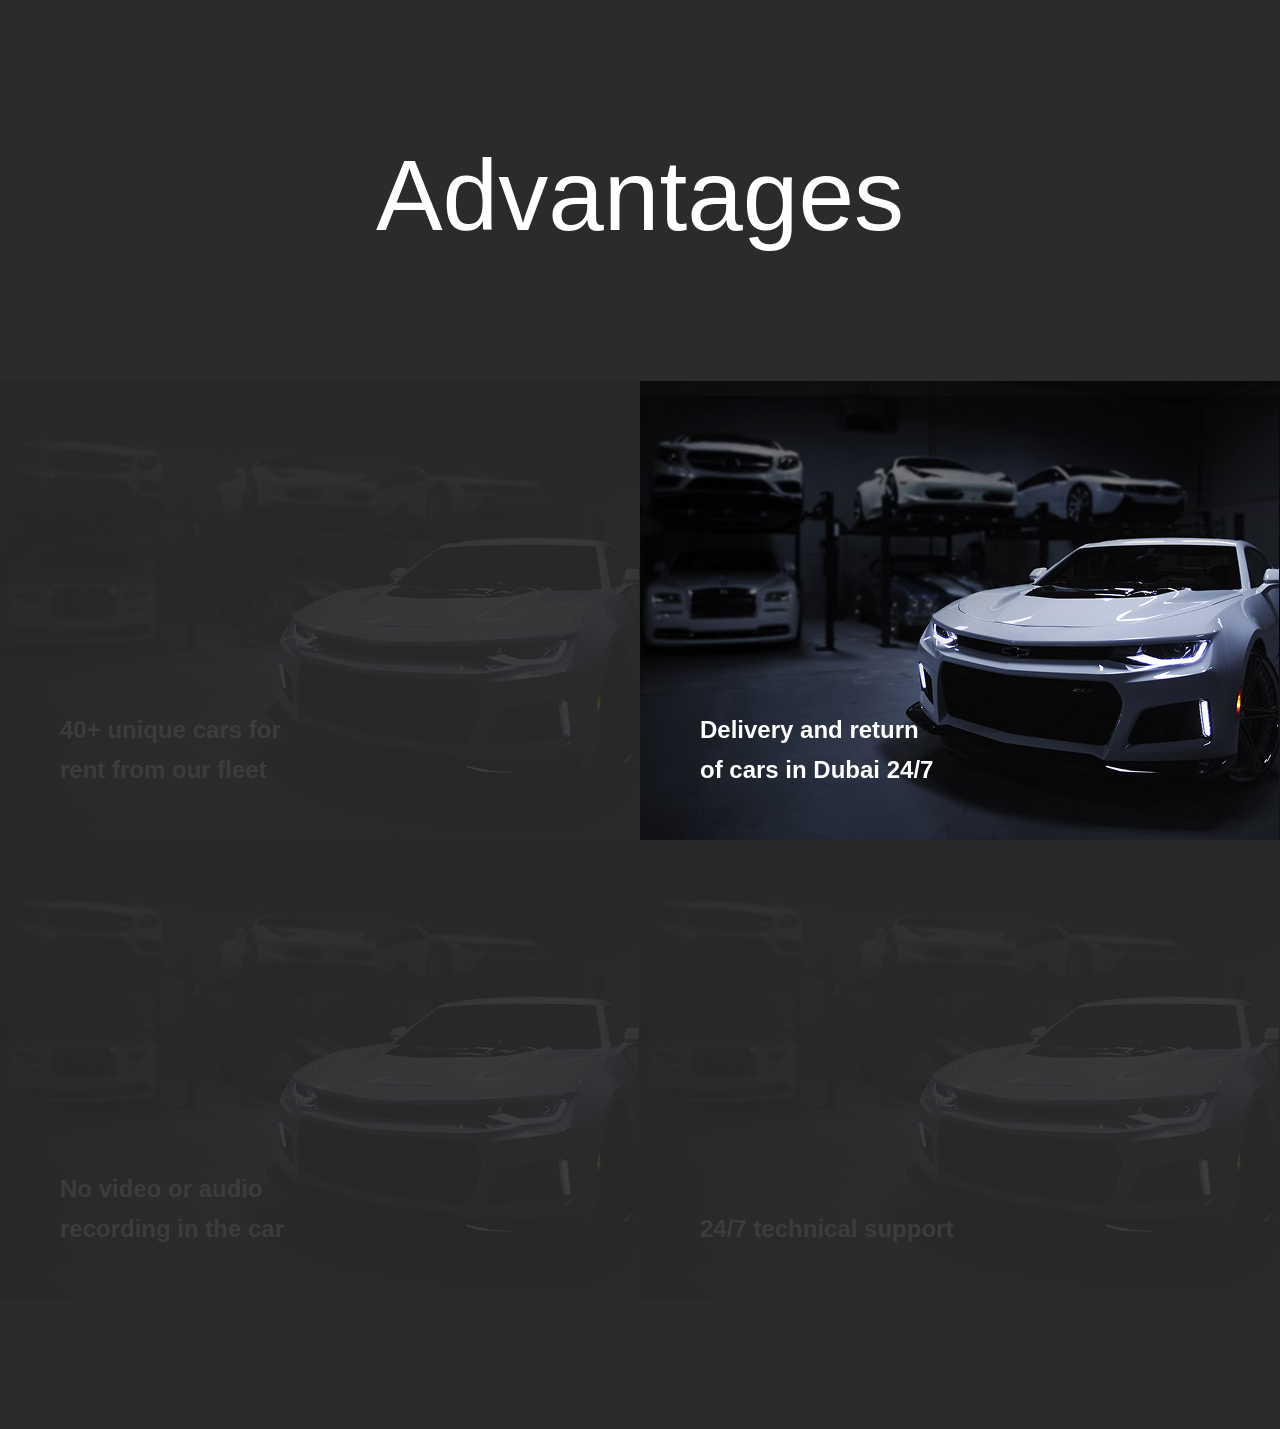
==== index.html @ 7939052d "Добавил section-adv" ====
<!DOCTYPE html>
<html lang="en">
<head>
    <meta charset="UTF-8">
    <meta name="viewport" content="width=device-width, initial-scale=1.0">
    <title>Trinity</title>
    <link rel="stylesheet" href="./styles/index.css">
</head>
<body>
     <header id="header" class="head">

    </header>
    <main>
        <section class="adv">
            <div class="container">
                <div class="adv__content">
                    <h2 class="adv__h2">Advantages</h2>
                    <div class="adv__cards">
                        <div class="adv__cards-item" style="background-image: url(./accets/media/images/adv__2.jpg);">
                            <p>40+ unique cars for <br> rent from our fleet</p>
                        </div>
                        <div class="adv__cards-item" style="background-image: url(./accets/media/images/adv__2.jpg);">
                            <p>Delivery and return <br> of cars in Dubai 24/7</p>
                        </div>
                        <div class="adv__cards-item" style="background-image: url(./accets/media/images/adv__2.jpg);">
                            <p>Insurance without a <br> deductible for each car</p>
                        </div>
                        <div class="adv__cards-item" style="background-image: url(./accets/media/images/adv__2.jpg);">
                            <p>No video or audio <br> recording in the car</p>
                        </div>
                        <div class="adv__cards-item" style="background-image: url(./accets/media/images/adv__2.jpg);">
                            <p>24/7 technical support</p>
                        </div>
                        <div class="adv__cards-item" style="background-image: url(./accets/media/images/adv__2.jpg);">
                            <p>All models have a premium package</p>
                        </div>
                    </div>
                </div>
            </div>
        </section>
    </main>
    <footer id="footer" class="footer">

    </footer>

</body>
</html>
---- styles/index.css ----
@import "./reset.css";
@import "./fonts.css";
@import "./root.css"; 
@import "./global.css";
@import "./style.css";
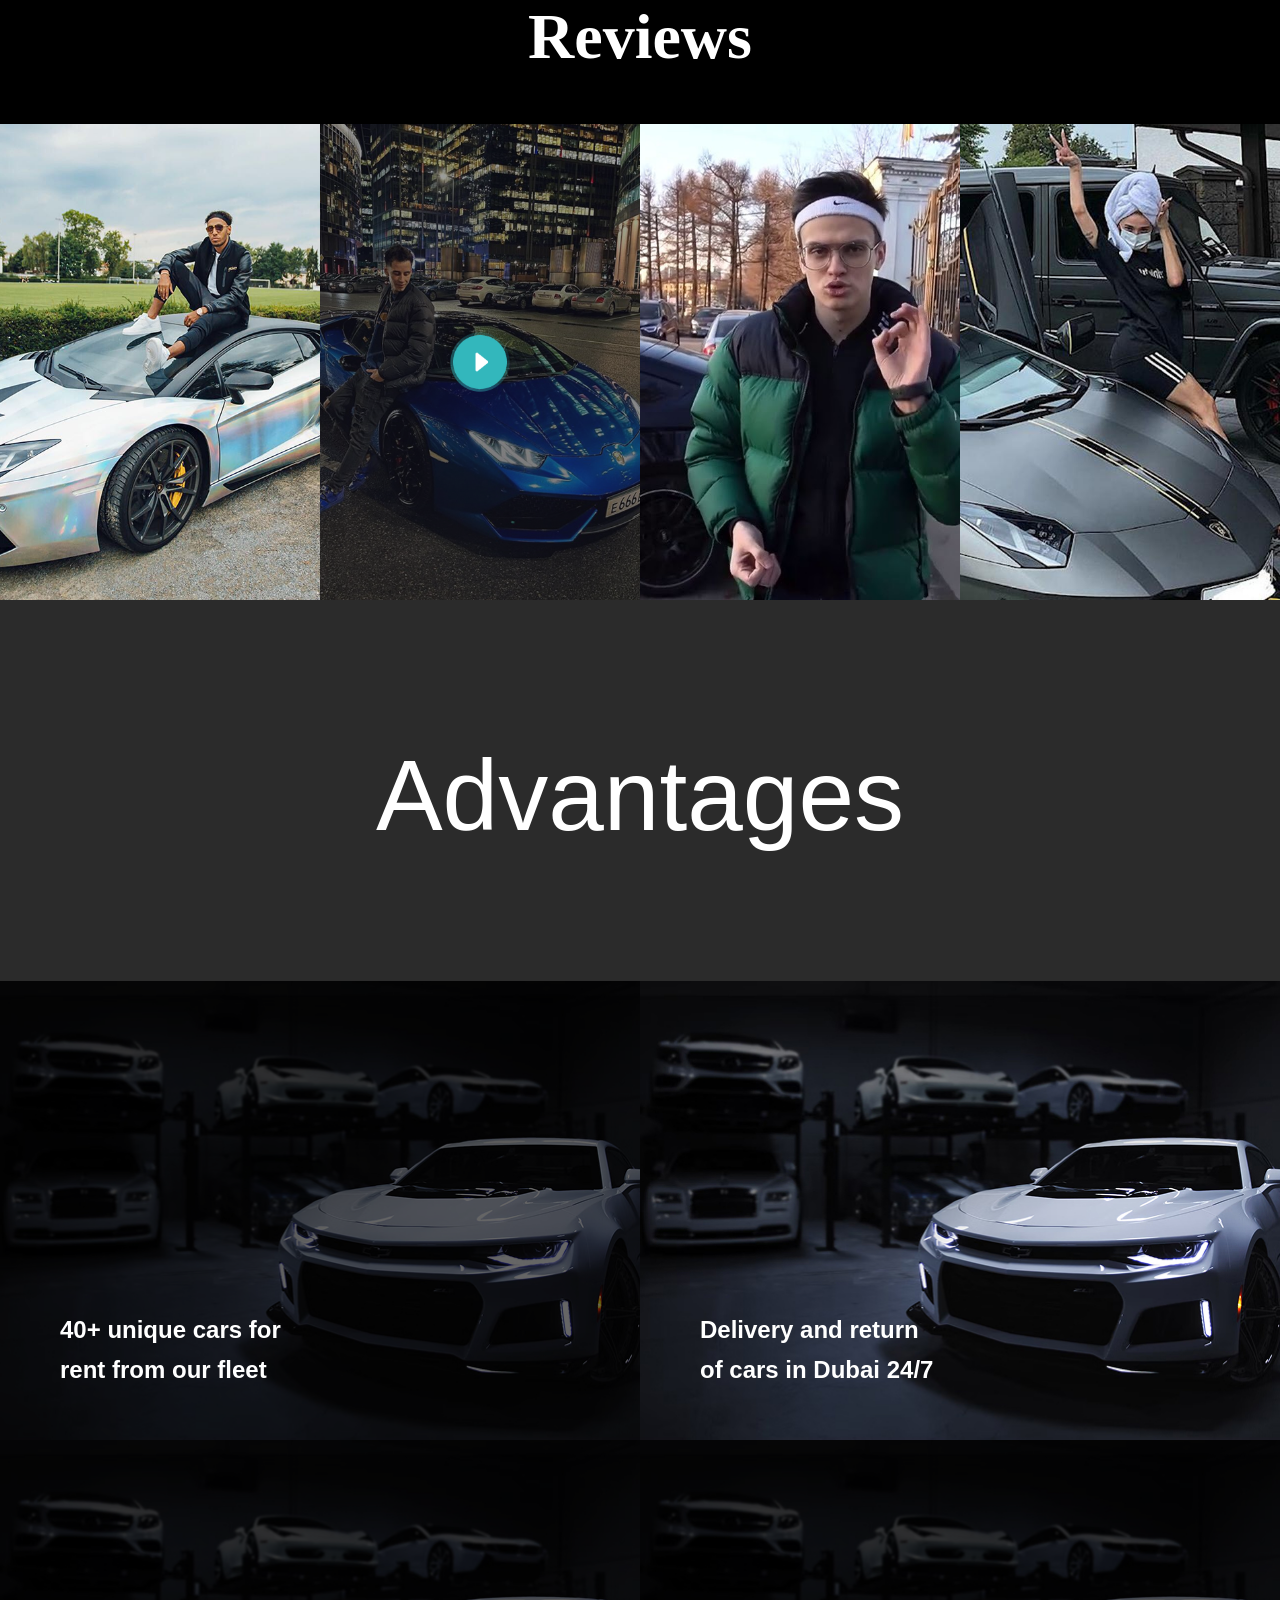
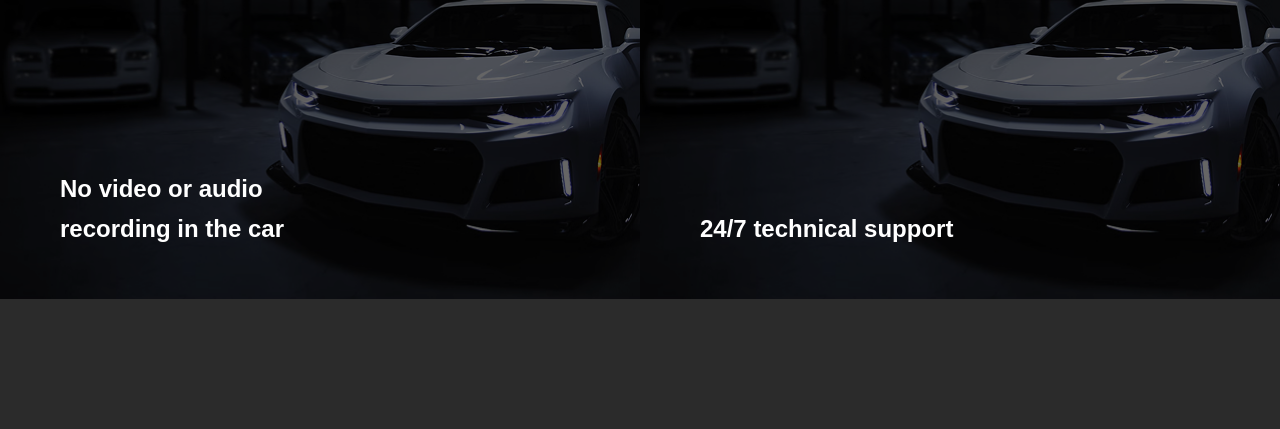
==== commit b0bcd1db: "Added Reviews section" ====
--- a/index.html
+++ b/index.html
@@ -11,6 +11,28 @@
 
     </header>
     <main>
+        <section class="reviews" style="background: black;">
+            <div class="container">
+                <div class="rev__content">
+                    <h2 class="rev__h2" style="font-size: 64px; color: white; text-align:center; margin-bottom: 50px;">
+                    Reviews</h2>
+                </div>
+                <div class="rev__cards" style="display: grid; grid-template-columns: repeat(4, 1fr);">
+                    <div style="height: 476px; overflow: hidden;">
+                        <img src="./accets/media/images/Reviews__1.png" style="width: 100%; height: 100%; object-fit: cover;">
+                    </div>
+                    <div style="height: 476px; overflow: hidden;">
+                        <img src="./accets/media/images/Reviews__2.png" style="width: 100%; height: 100%; object-fit: cover;">
+                    </div>
+                    <div style="height: 476px; overflow: hidden;">
+                        <img src="./accets/media/images/Reviews__3.png" style="width:100%; height: 100%; object-fit: cover;">
+                    </div>
+                    <div style="height: 476px; overflow: hidden;">
+                        <img src="./accets/media/images/Reviews__4.png" style="width: 100%; height: 100%; object-fit: cover;">
+                    </div>
+                </div>
+            </div>
+        </section>
         <section class="adv">
             <div class="container">
                 <div class="adv__content">
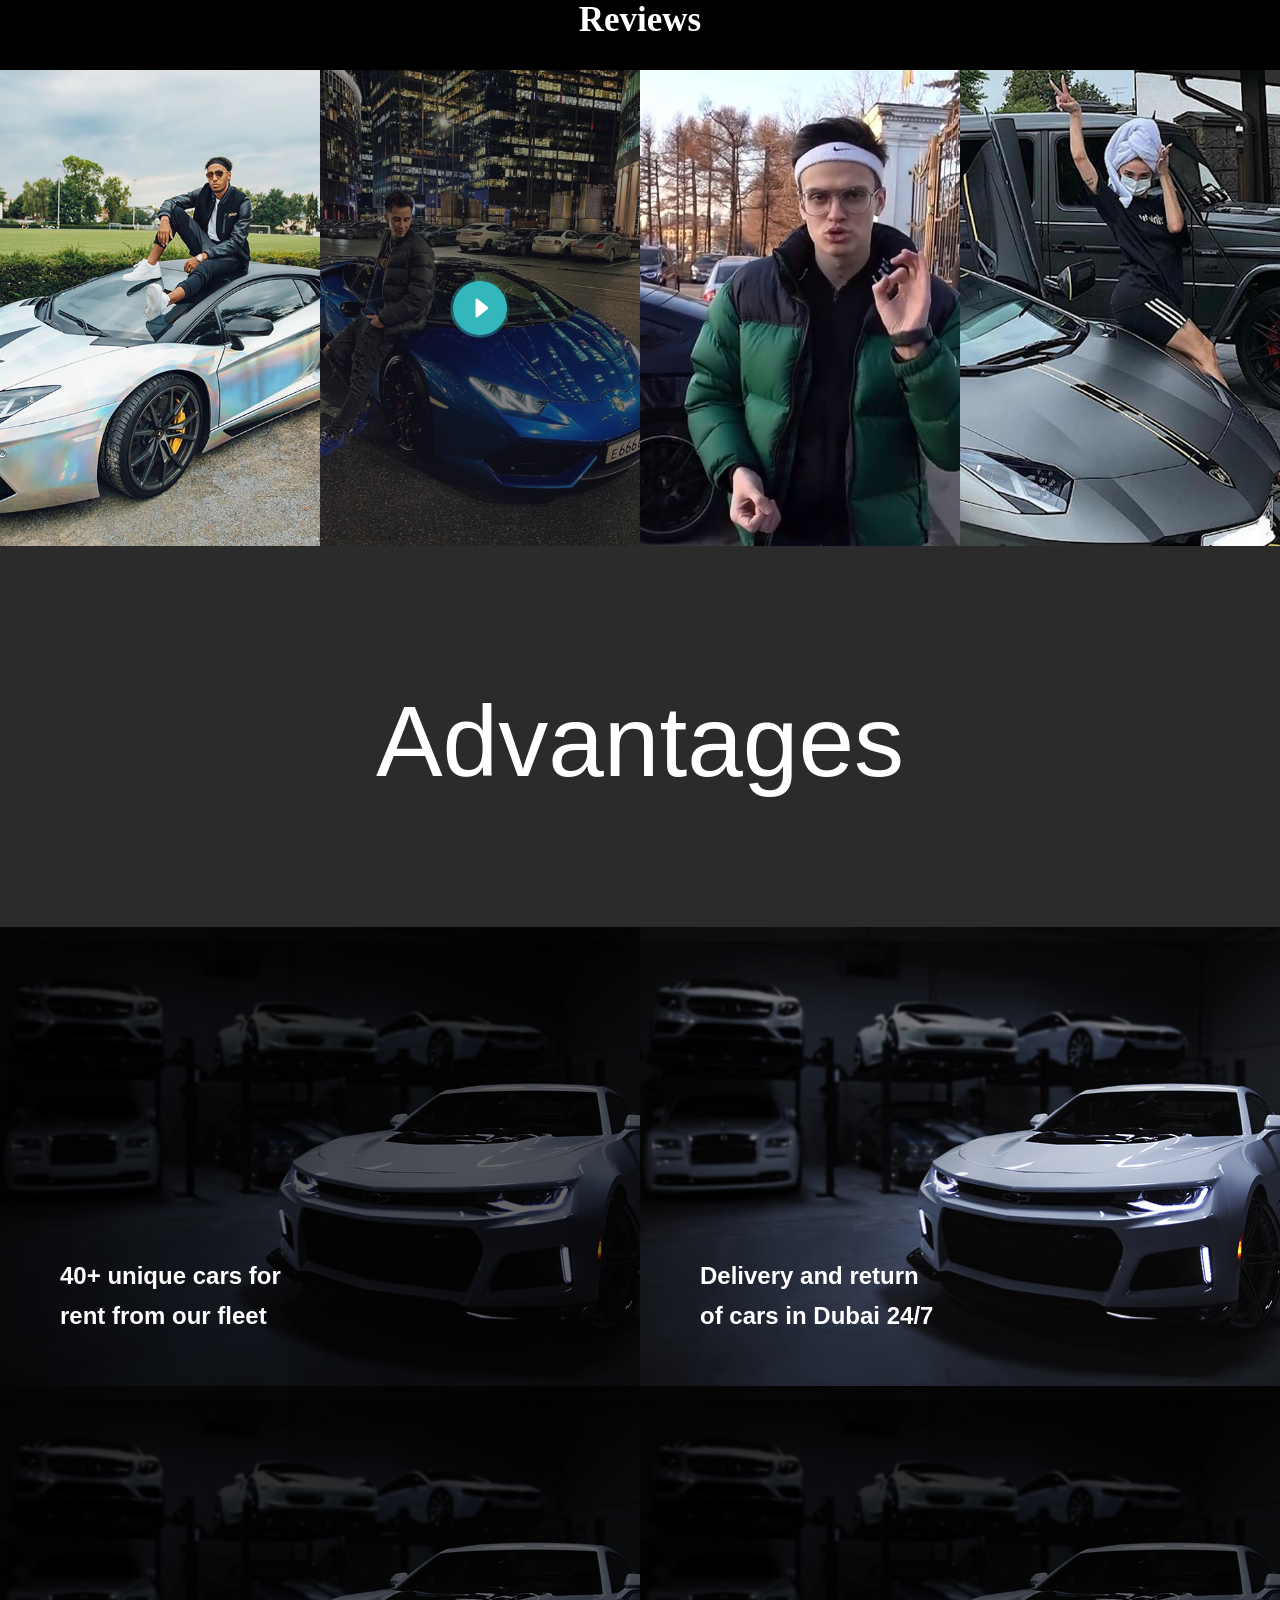
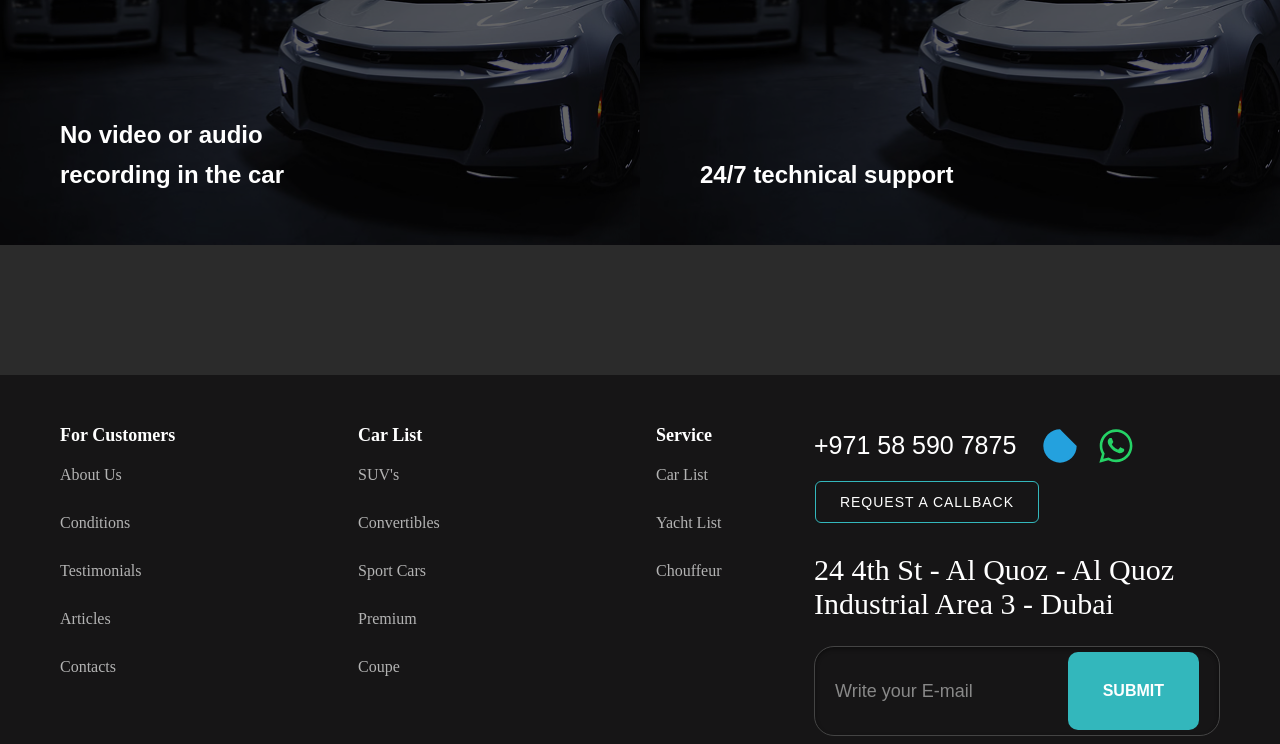
==== commit 0fe53316: "added/footer" ====
--- a/index.html
+++ b/index.html
@@ -14,8 +14,8 @@
         <section class="reviews" style="background: black;">
             <div class="container">
                 <div class="rev__content">
-                    <h2 class="rev__h2" style="font-size: 64px; color: white; text-align:center; margin-bottom: 50px;">
-                    Reviews</h2>
+                    <h2 class="rev__h2" style="font-size: 35px; color: white; text-align:center; margin-bottom: 30px;">
+                    Reviews </h2>
                 </div>
                 <div class="rev__cards" style="display: grid; grid-template-columns: repeat(4, 1fr);">
                     <div style="height: 476px; overflow: hidden;">
@@ -61,9 +61,66 @@
             </div>
         </section>
     </main>
-    <footer id="footer" class="footer">
+   <footer class="footer">
+  <div class="footercon footer__container">
+    <div class="footer__left">
+      <div class="footer__col">
+      <h3 class="footer__title">For Customers</h3>
+      <ul class="footer__list">
+        <li><a href="#">About Us</a></li>
+        <li><a href="#">Conditions</a></li>
+        <li><a href="#">Testimonials</a></li>
+        <li><a href="#">Articles</a></li>
+        <li><a href="#">Contacts</a></li>
+      </ul>
+    </div>
 
-    </footer>
+    <div class="footer__col">
+      <h3 class="footer__title">Car List</h3>
+      <ul class="footer__list">
+        <li><a href="#">SUV's</a></li>
+        <li><a href="#">Convertibles</a></li>
+        <li><a href="#">Sport Cars</a></li>
+        <li><a href="#">Premium</a></li>
+        <li><a href="#">Coupe</a></li>
+      </ul>
+    </div>
+
+   
+      <div class="footer__col">
+        <h3 class="footer__title">Service</h3>
+        <ul class="footer__list">
+          <li><a href="#">Car List</a></li>
+          <li><a href="#">Yacht List</a></li>
+          <li><a href="#">Chouffeur</a></li>
+        </ul>
+      </div>
+    </div>
+
+    <div class="footer__right">
+        <div class="footer__contacts-row"> 
+            <p class="phone__number">+971 58 590 7875</p>
+          <div class="footer__socials">
+
+  <a href="#" class="footer__social-link footer__social-link--tg" aria-label="Telegram">
+    <svg viewBox="0 0 24 24" fill="none" xmlns="http://w3.org"><path d="M12 2C6.48 2 2 6.48 2 12C2 17.52 6.48 22 12 22C17.52 22 22 17.52 22 12C22 6.48 17.52 2V2ZM16.84 8.54L15.22 16.17C15.1 16.71 14.78 16.84 14.33 16.59L11.87 14.78L10.68 15.93C10.55 16.06 10.44 16.17 10.19 16.17L10.37 13.62L15.01 9.42C15.21 9.24 14.97 9.14 14.71 9.32L8.96 12.94L6.49 12.17C5.95 12.01 5.94 11.64 6.6 11.38L16.25 7.66C16.7 7.49 17.09 7.76 16.84 8.54Z" fill="currentColor"/></svg>
+  </a>
+  
+  
+  <a href="#" class="footer__social-link footer__social-link--wa" aria-label="WhatsApp">
+    <svg viewBox="0 0 24 24" fill="none" xmlns="http://w3.org"><path d="M19.05 4.91C17.18 3.03 14.69 2 12.04 2C6.63 2 2.23 6.4 2.23 11.82C2.23 13.55 2.68 15.24 3.54 16.73L2 22L7.39 20.59C8.82 21.36 10.42 21.77 12.04 21.77C17.45 21.77 21.85 17.37 21.85 11.95C21.85 9.32 20.91 6.78 19.05 4.91ZM12.04 20.15C10.57 20.15 9.12 19.76 7.86 19.01L7.56 18.83L4.38 19.67L5.23 16.57L5.03 16.25C4.21 14.95 3.78 13.45 3.78 11.91C3.78 7.36 7.49 3.65 12.05 3.65C14.26 3.65 16.33 4.51 17.89 6.07C19.45 7.63 20.31 9.7 20.31 11.91C20.3 16.46 16.59 20.15 12.04 20.15ZM16.59 13.68C16.34 13.56 15.11 12.95 14.88 12.87C14.65 12.79 14.48 12.75 14.31 13C14.14 13.25 13.66 13.81 13.51 13.98C13.36 14.15 13.21 14.17 12.96 14.05C12.71 13.93 11.91 13.67 10.96 12.82C10.22 12.16 9.72 11.34 9.58 11.1C9.44 10.85 9.57 10.72 9.69 10.6C9.8 10.49 9.94 10.31 10.06 10.17C10.18 10.03 10.22 9.93 10.3 9.77C10.38 9.61 10.34 9.47 10.28 9.35C10.22 9.23 9.74 8.05 9.54 7.57C9.35 7.09 9.15 7.15 9.01 7.15C8.88 7.15 8.71 7.15 8.55 7.15C8.38 7.15 8.11 7.21 7.89 7.45C7.66 7.69 7.04 8.27 7.04 9.46C7.04 10.65 7.91 11.8 8.03 11.96C8.15 12.12 9.74 14.57 12.18 15.62C12.76 15.87 13.21 16.02 13.57 16.13C14.16 16.32 14.69 16.29 15.12 16.23C15.6 16.16 16.59 15.63 16.8 15.05C17.01 14.47 17.01 13.97 16.59 13.68Z" fill="currentColor"/></svg>
+  </a>
+      </div>
+    </div>
+     <button type="button" class="footer__callback-btn">Request a callback</button>
+     <p class="address1">24 4th St - Al Quoz - Al Quoz Industrial Area 3 - Dubai</p>
+    <form class="footer__subscribe-form">
+    <input type="email" placeholder="Write your E-mail" class="footer__input" required>
+    <button type="submit" class="footer__submit-btn">SUBMIT</button>
+  </form>
+  </div>
+</footer>
+
 
 </body>
 </html>
--- a/styles/index.css
+++ b/styles/index.css
@@ -1,5 +1,4 @@
 @import "./reset.css";
 @import "./fonts.css";
-@import "./root.css"; 
-@import "./global.css";
+@import "./root.css";
 @import "./style.css";
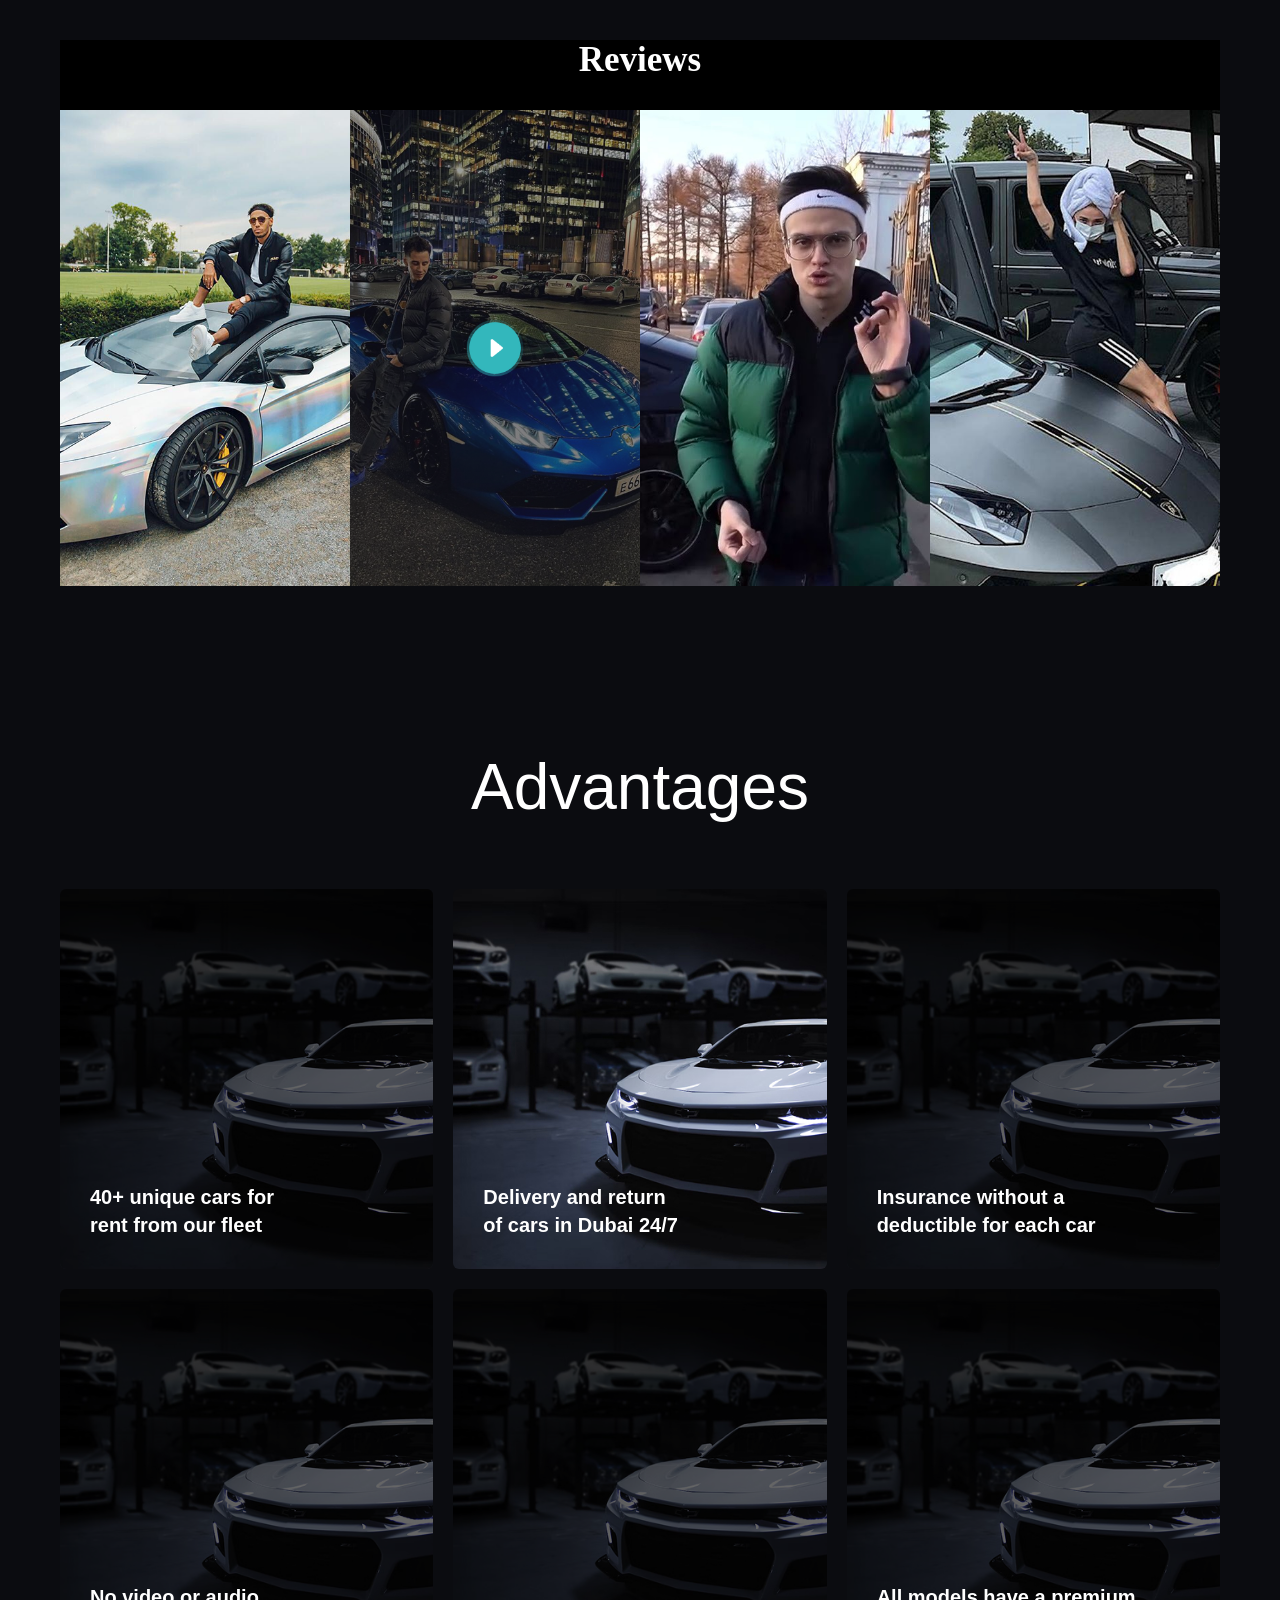
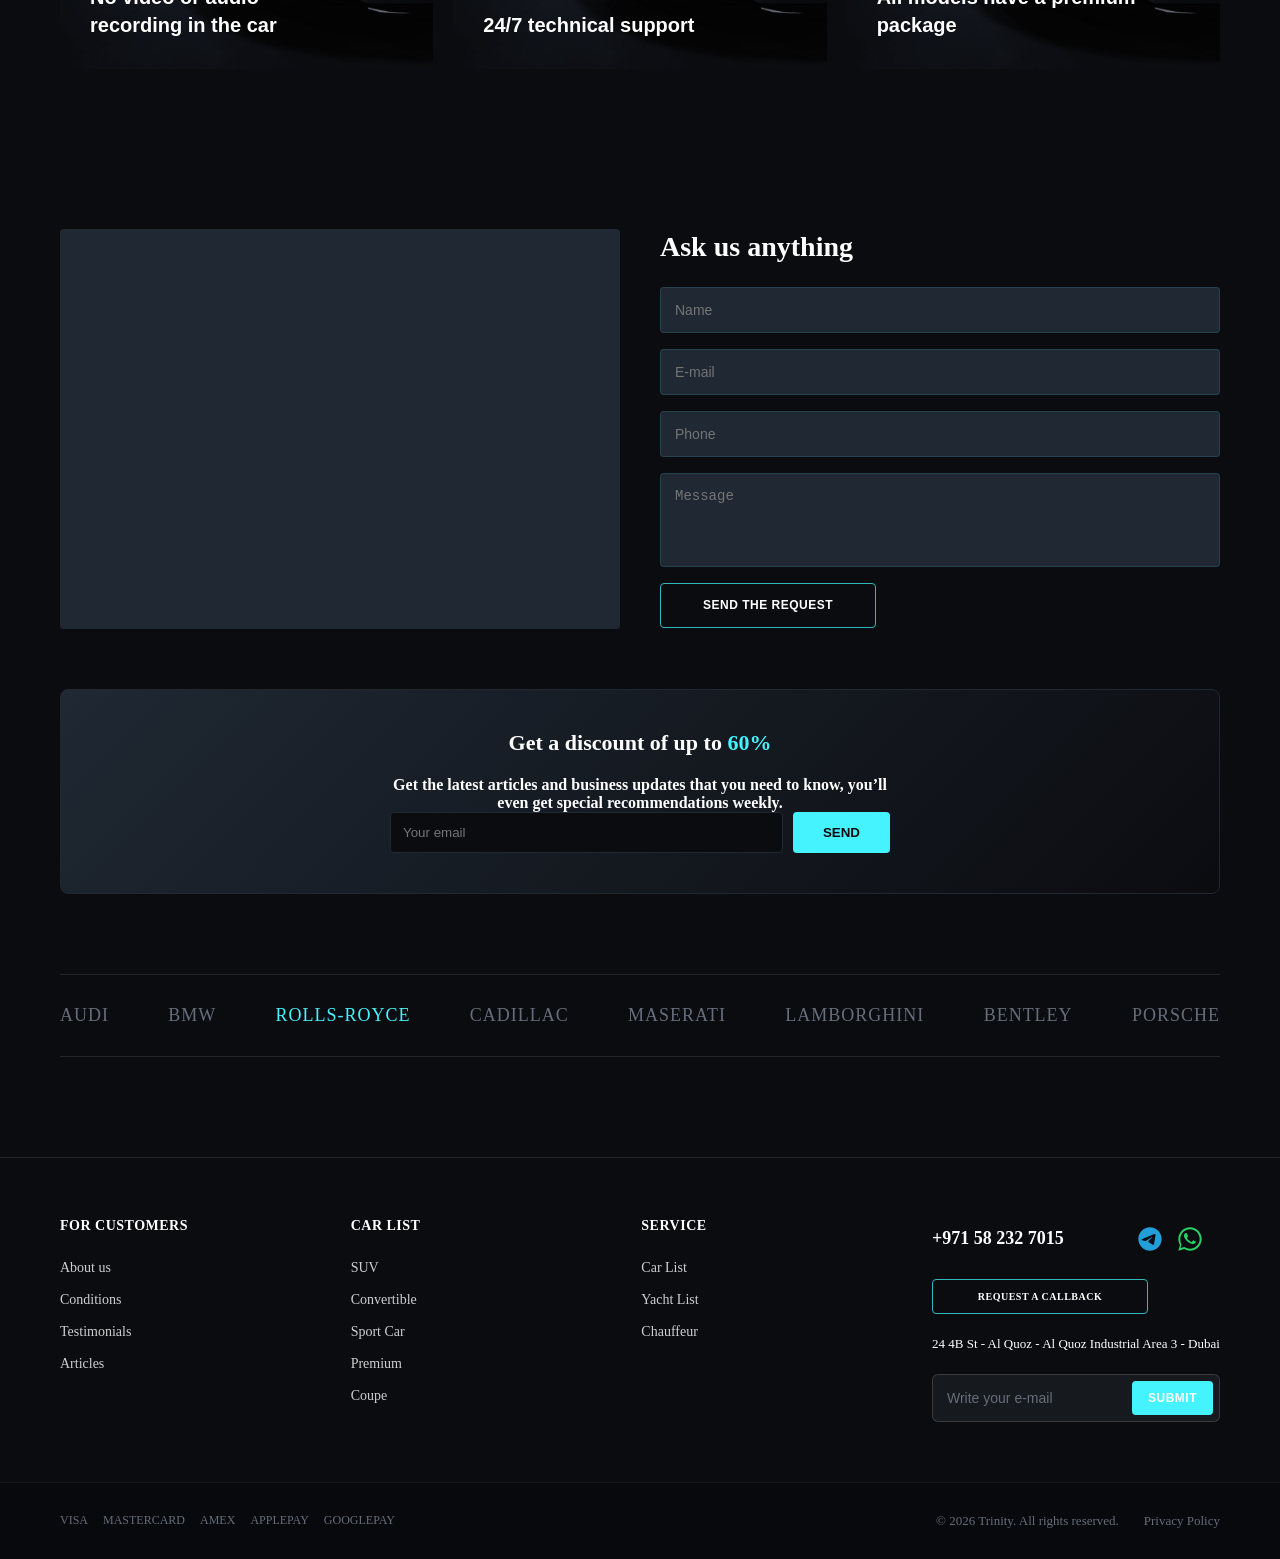
==== commit 867e58d7: "footer/fixed/adapt/contact" ====
--- a/index.html
+++ b/index.html
@@ -5,12 +5,14 @@
     <meta name="viewport" content="width=device-width, initial-scale=1.0">
     <title>Trinity</title>
     <link rel="stylesheet" href="./styles/index.css">
+    <link rel="stylesheet" href="./styles/fonts.css">
 </head>
 <body>
      <header id="header" class="head">
 
     </header>
     <main>
+        <div class="main-wrapper">
         <section class="reviews" style="background: black;">
             <div class="container">
                 <div class="rev__content">
@@ -60,67 +62,137 @@
                 </div>
             </div>
         </section>
+         <section class="contact-section">
+      <div class="map-container">
+  <iframe 
+    src="https://google.com" 
+    allowfullscreen="" 
+    loading="lazy" 
+    referrerpolicy="no-referrer-when-downgrade">
+  </iframe>
+</div>
+      
+      <div class="form-container">
+        <h2 class="form-title">Ask us anything</h2>
+        <form class="feedback-form">
+          <input type="text" placeholder="Name" required>
+          <input type="email" placeholder="E-mail" required>
+          <input type="tel" placeholder="Phone" required>
+          <textarea rows="4" placeholder="Message" required></textarea>
+          <button type="submit" class="submit-btn">SEND THE REQUEST</button>
+        </form>
+      </div>
+    </section>
+
+   <section class="discount-section">
+      <div class="discount-inner">
+        <h3 class="discount-title">Get a discount of up to <span class="cyan-text">60%</span></h3>
+        <h4>Get the latest articles and business updates that you need to know, you’ll even get special recommendations weekly.</h4>
+        <form class="discount-form">
+          <input type="email" placeholder="Your email" required>
+          <button type="submit" class="discount-btn">SEND</button>
+        </form>
+      </div>
+    </section>
+
+    <section class="brands-section">
+      <div class="brands-container">
+        <span class="brand-item">Audi</span>
+        <span class="brand-item">BMW</span>
+        <span class="brand-item active-brand">Rolls-Royce</span>
+        <span class="brand-item">Cadillac</span>
+        <span class="brand-item">Maserati</span>
+        <span class="brand-item">Lamborghini</span>
+        <span class="brand-item">Bentley</span>
+        <span class="brand-item">Porsche</span>
+      </div>
+    </section>
+    </div>
+    </div>
     </main>
-   <footer class="footer">
-  <div class="footercon footer__container">
-    <div class="footer__left">
-      <div class="footer__col">
-      <h3 class="footer__title">For Customers</h3>
-      <ul class="footer__list">
-        <li><a href="#">About Us</a></li>
-        <li><a href="#">Conditions</a></li>
-        <li><a href="#">Testimonials</a></li>
-        <li><a href="#">Articles</a></li>
-        <li><a href="#">Contacts</a></li>
-      </ul>
+ <footer class="main-footer">
+    <div class="footer-inner">
+      <div class="footer-column">
+        <h4>For Customers</h4>
+        <ul>
+          <li><a href="#">About us</a></li>
+          <li><a href="#">Conditions</a></li>
+          <li><a href="#">Testimonials</a></li>
+          <li><a href="#">Articles</a></li>
+        </ul>
+      </div>
+      
+      <div class="footer-column">
+        <h4>Car List</h4>
+        <ul>
+          <li><a href="#">SUV</a></li>
+          <li><a href="#">Convertible</a></li>
+          <li><a href="#">Sport Car</a></li>
+          <li><a href="#">Premium</a></li>
+          <li><a href="#">Coupe</a></li>
+        </ul>
+      </div>
+
+     <div class="footer-column">
+        <h4>Service</h4>
+        <ul>
+          <li><a href="#">Car List</a></li>
+          <li><a href="#">Yacht List</a></li>
+          <li><a href="#">Chauffeur</a></li>
+        </ul>
+      </div>
+
+      <div class="footer-column contacts-column">
+        <div class="phone-block">
+          <a href="tel:+971582327015" class="phone-link">+971 58 232 7015</a>
+          <div class="social-icons">
+  <!-- Ссылка на Telegram (Слева) -->
+  <a href="https://t.me" target="_blank" class="social-icon-link tg-icon" aria-label="Telegram">
+    <svg viewBox="0 0 24 24" fill="none" xmlns="http://w3.org">
+      <path d="M12 2C6.48 2 2 6.48 2 12s4.48 10 10 10 10-4.48 10-10S17.52 2 12 2zm4.64 6.8c-.15 1.58-.8 5.42-1.13 7.19-.14.75-.42 1-.68 1.03-.58.05-1.02-.38-1.58-.75-.88-.58-1.38-.94-2.23-1.5-1-.65-.35-1 .22-1.62.15-.15 2.7-2.48 2.76-2.7.01-.03.01-.14-.06-.2-.07-.06-.17-.04-.24-.02-.1.02-1.66 1.05-4.68 3.08-.44.3-.84.45-1.2.44-.4-.01-1.17-.23-1.74-.41-.7-.23-1.26-.35-1.21-.74.03-.2.3-.41.82-.62 3.2-1.39 5.34-2.31 6.42-2.75 3.07-1.25 3.7-1.47 4.12-1.48.09 0 .3.02.43.13.11.09.14.22.15.31 0 .05.01.17 0 .22z" fill="currentColor"/>
+    </svg>
+  </a>
+
+  <!-- Ссылка на WhatsApp (Справа) -->
+  <a href="https://wa.me" target="_blank" class="social-icon-link wa-icon" aria-label="WhatsApp">
+    <svg viewBox="0 0 24 24" fill="none" xmlns="http://w3.org">
+      <path d="M12.004 2C6.48 2 2 6.48 2 12.004c0 1.848.504 3.576 1.38 5.076L2 22l5.076-1.332A9.945 9.945 0 0012.004 22c5.52 0 10-4.48 10-10S17.524 2 12.004 2zm0 18.288c-1.632 0-3.144-.432-4.464-1.188l-.324-.192-3.324.876.888-3.24-.216-.348A8.243 8.243 0 013.72 12c0-4.572 3.72-8.292 8.292-8.292 4.572 0 8.28 3.72 8.28 8.292s-3.708 8.288-8.288 8.288z" fill="currentColor"/>
+      <path d="M16.924 14.1c-.264-.132-1.572-.78-1.812-.864-.24-.084-.42-.132-.6.132-.18.264-.684.864-.84 1.044-.156.18-.312.204-.576.072a7.275 7.275 0 01-2.136-1.32 8.04 8.04 0 01-1.476-1.836c-.156-.264-.012-.408.12-.54.12-.12.264-.312.396-.468.132-.156.18-.264.264-.444.084-.18.048-.336-.024-.468-.072-.132-.6-1.452-.828-1.992-.216-.528-.444-.456-.6-.468-.132-.012-.3-.012-.468-.012a.91.91 0 00-.66.312c-.228.252-.864.84-.864 2.052 0 1.212.876 2.388.996 2.556.12.168 1.728 2.64 4.188 3.7.588.252 1.044.408 1.404.516.588.192 1.128.168 1.548.108.468-.072 1.572-.636 1.788-1.248.228-.612.228-1.14.156-1.248-.06-.12-.228-.18-.492-.312z" fill="currentColor"/>
+    </svg>
+  </a>
+</div>
+
+          
+        </div>
+        <button class="footer-request-btn">REQUEST A CALLBACK</button>
+        <p class="address">24 4B St - Al Quoz - Al Quoz Industrial Area 3 - Dubai</p>
+        
+        <!-- Обновленная форма: 4 грани, скругленные углы, кнопка SUBMIT -->
+        <form class="footer-callback-form">
+          <input type="email" placeholder="Write your e-mail" required>
+          <button type="submit" class="callback-submit-btn">SUBMIT</button>
+        </form>
+      </div>
+    </div>
     </div>
 
-    <div class="footer__col">
-      <h3 class="footer__title">Car List</h3>
-      <ul class="footer__list">
-        <li><a href="#">SUV's</a></li>
-        <li><a href="#">Convertibles</a></li>
-        <li><a href="#">Sport Cars</a></li>
-        <li><a href="#">Premium</a></li>
-        <li><a href="#">Coupe</a></li>
-      </ul>
-    </div>
-
-   
-      <div class="footer__col">
-        <h3 class="footer__title">Service</h3>
-        <ul class="footer__list">
-          <li><a href="#">Car List</a></li>
-          <li><a href="#">Yacht List</a></li>
-          <li><a href="#">Chouffeur</a></li>
-        </ul>
+    <!-- НИЖНЯЯ ПАНЕЛЬ ФУТЕРА (ПЛАТЕЖНЫЕ СИСТЕМЫ И КОПИРАЙТ) -->
+    <div class="footer-bottom">
+      <div class="footer-bottom-inner">
+        <div class="payment-icons">
+          <span class="pay-icon">Visa</span>
+          <span class="pay-icon">Mastercard</span>
+          <span class="pay-icon">Amex</span>
+          <span class="pay-icon">ApplePay</span>
+          <span class="pay-icon">GooglePay</span>
+        </div>
+        <div class="footer-legal">
+          <p>© 2026 Trinity. All rights reserved.</p>
+          <a href="#">Privacy Policy</a>
+        </div>
       </div>
     </div>
-
-    <div class="footer__right">
-        <div class="footer__contacts-row"> 
-            <p class="phone__number">+971 58 590 7875</p>
-          <div class="footer__socials">
-
-  <a href="#" class="footer__social-link footer__social-link--tg" aria-label="Telegram">
-    <svg viewBox="0 0 24 24" fill="none" xmlns="http://w3.org"><path d="M12 2C6.48 2 2 6.48 2 12C2 17.52 6.48 22 12 22C17.52 22 22 17.52 22 12C22 6.48 17.52 2V2ZM16.84 8.54L15.22 16.17C15.1 16.71 14.78 16.84 14.33 16.59L11.87 14.78L10.68 15.93C10.55 16.06 10.44 16.17 10.19 16.17L10.37 13.62L15.01 9.42C15.21 9.24 14.97 9.14 14.71 9.32L8.96 12.94L6.49 12.17C5.95 12.01 5.94 11.64 6.6 11.38L16.25 7.66C16.7 7.49 17.09 7.76 16.84 8.54Z" fill="currentColor"/></svg>
-  </a>
-  
-  
-  <a href="#" class="footer__social-link footer__social-link--wa" aria-label="WhatsApp">
-    <svg viewBox="0 0 24 24" fill="none" xmlns="http://w3.org"><path d="M19.05 4.91C17.18 3.03 14.69 2 12.04 2C6.63 2 2.23 6.4 2.23 11.82C2.23 13.55 2.68 15.24 3.54 16.73L2 22L7.39 20.59C8.82 21.36 10.42 21.77 12.04 21.77C17.45 21.77 21.85 17.37 21.85 11.95C21.85 9.32 20.91 6.78 19.05 4.91ZM12.04 20.15C10.57 20.15 9.12 19.76 7.86 19.01L7.56 18.83L4.38 19.67L5.23 16.57L5.03 16.25C4.21 14.95 3.78 13.45 3.78 11.91C3.78 7.36 7.49 3.65 12.05 3.65C14.26 3.65 16.33 4.51 17.89 6.07C19.45 7.63 20.31 9.7 20.31 11.91C20.3 16.46 16.59 20.15 12.04 20.15ZM16.59 13.68C16.34 13.56 15.11 12.95 14.88 12.87C14.65 12.79 14.48 12.75 14.31 13C14.14 13.25 13.66 13.81 13.51 13.98C13.36 14.15 13.21 14.17 12.96 14.05C12.71 13.93 11.91 13.67 10.96 12.82C10.22 12.16 9.72 11.34 9.58 11.1C9.44 10.85 9.57 10.72 9.69 10.6C9.8 10.49 9.94 10.31 10.06 10.17C10.18 10.03 10.22 9.93 10.3 9.77C10.38 9.61 10.34 9.47 10.28 9.35C10.22 9.23 9.74 8.05 9.54 7.57C9.35 7.09 9.15 7.15 9.01 7.15C8.88 7.15 8.71 7.15 8.55 7.15C8.38 7.15 8.11 7.21 7.89 7.45C7.66 7.69 7.04 8.27 7.04 9.46C7.04 10.65 7.91 11.8 8.03 11.96C8.15 12.12 9.74 14.57 12.18 15.62C12.76 15.87 13.21 16.02 13.57 16.13C14.16 16.32 14.69 16.29 15.12 16.23C15.6 16.16 16.59 15.63 16.8 15.05C17.01 14.47 17.01 13.97 16.59 13.68Z" fill="currentColor"/></svg>
-  </a>
-      </div>
-    </div>
-     <button type="button" class="footer__callback-btn">Request a callback</button>
-     <p class="address1">24 4th St - Al Quoz - Al Quoz Industrial Area 3 - Dubai</p>
-    <form class="footer__subscribe-form">
-    <input type="email" placeholder="Write your E-mail" class="footer__input" required>
-    <button type="submit" class="footer__submit-btn">SUBMIT</button>
-  </form>
-  </div>
-</footer>
-
+  </footer>
 
 </body>
 </html>
--- a/styles/fonts.css
+++ b/styles/fonts.css
@@ -0,0 +1,8 @@
+@font-face {
+    font-family: 'Stolzl';
+    src: url('./fonts/Stolzl-Regular.woff2') format('woff2'),
+         url('./fonts/Stolzl-Regular.woff') format('woff');
+    font-weight: 400;
+    font-style: normal;
+    font-display: swap;
+}
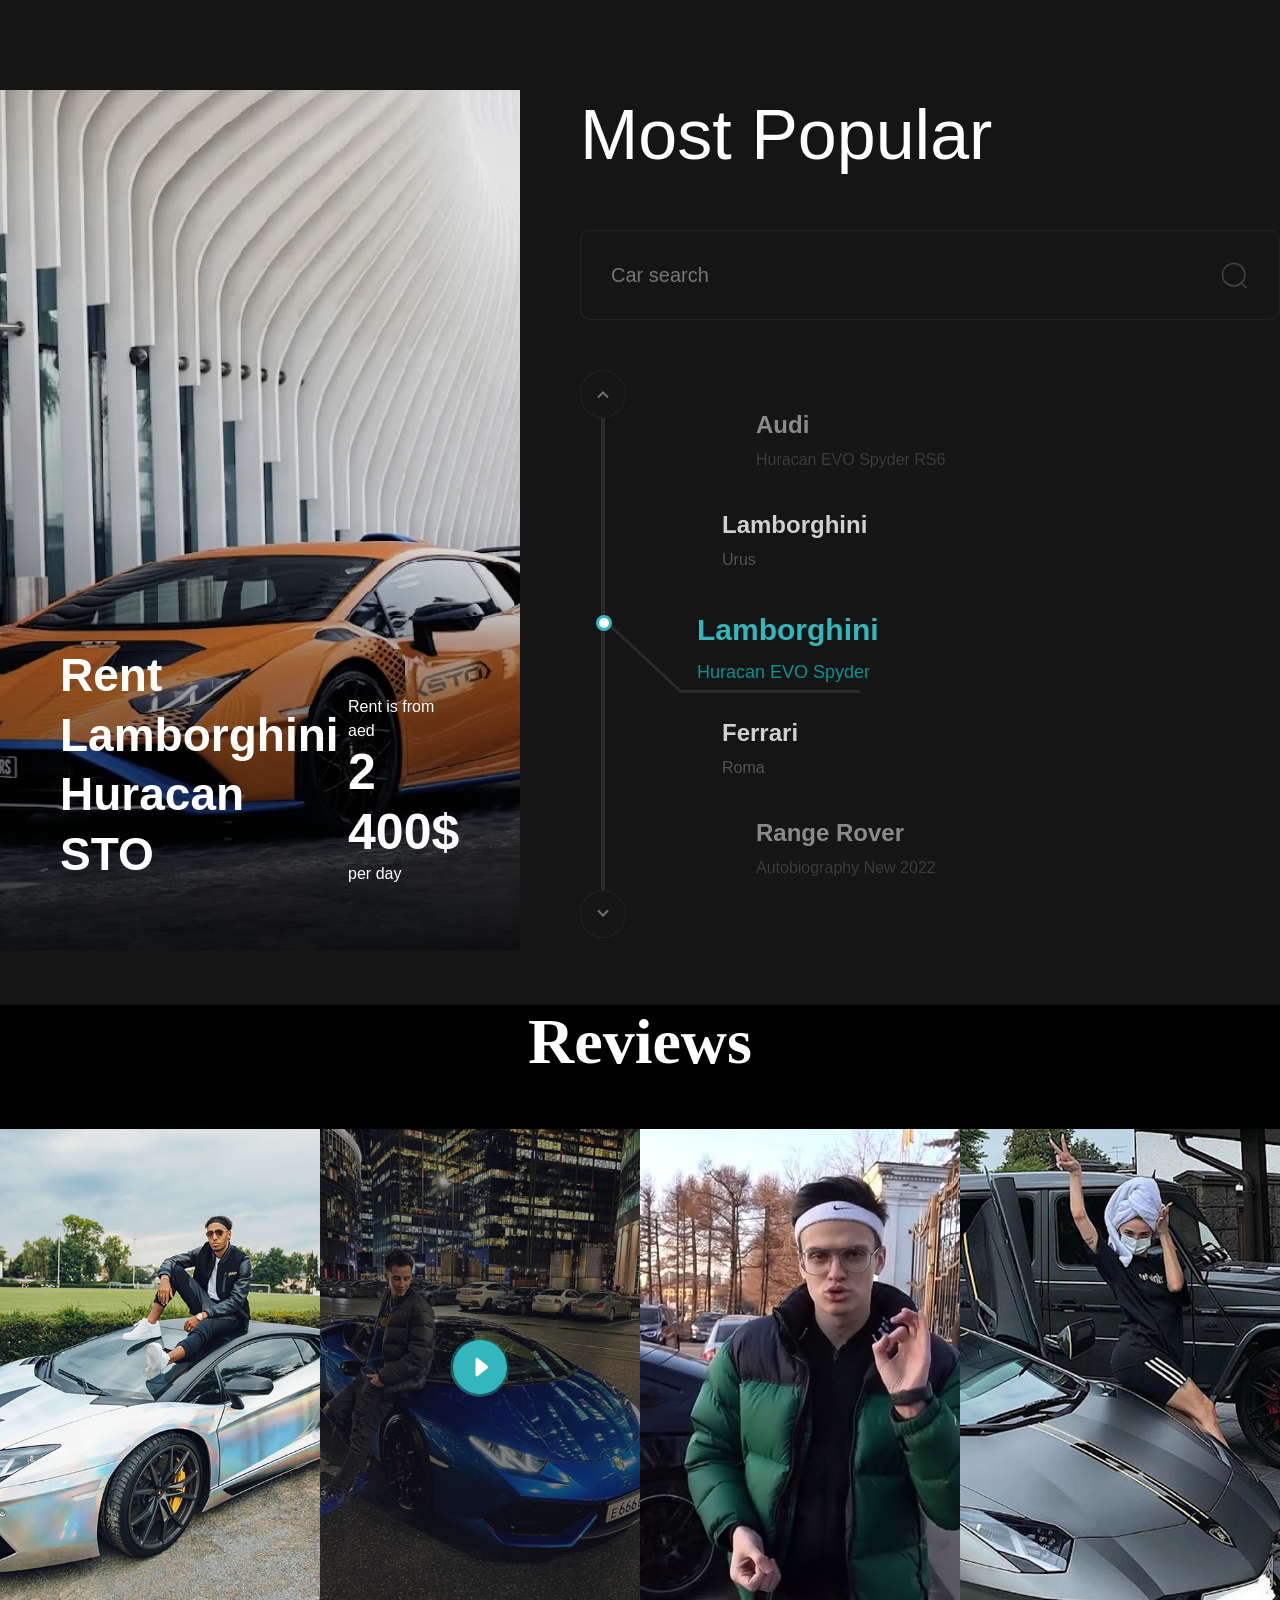
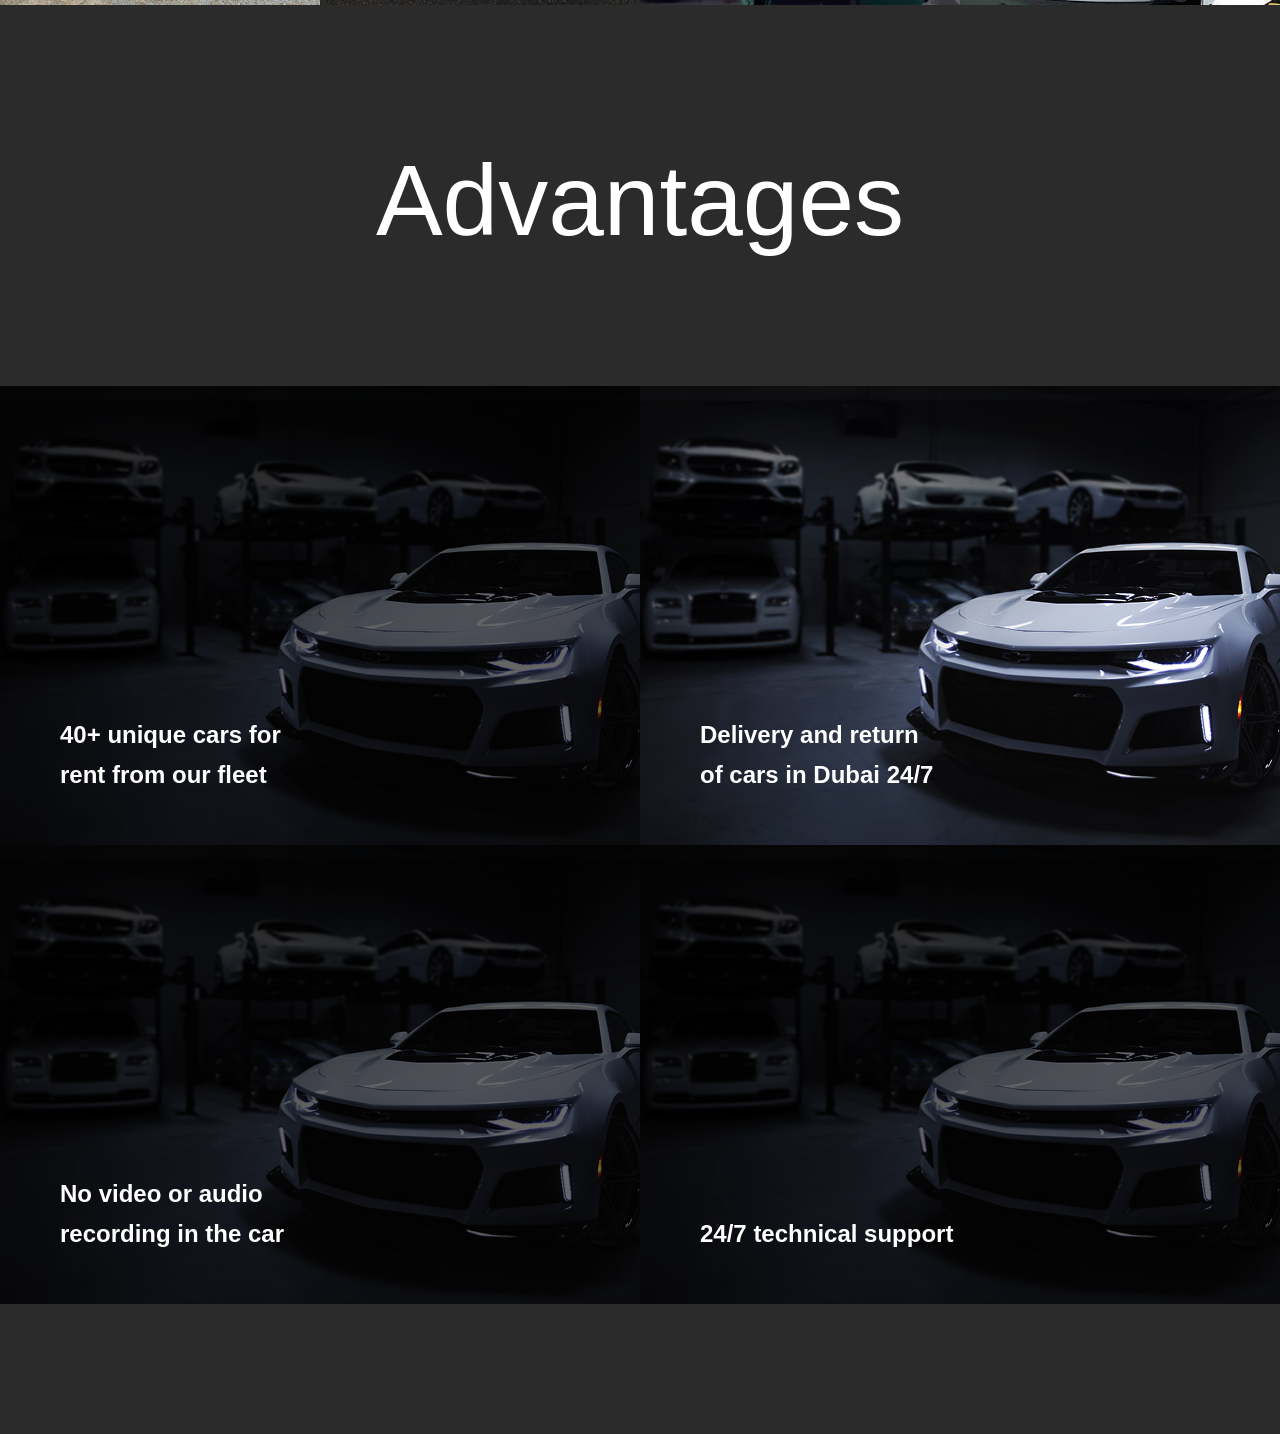
==== commit 5912be8b: "added/m-popular" ====
--- a/index.html
+++ b/index.html
@@ -5,18 +5,68 @@
     <meta name="viewport" content="width=device-width, initial-scale=1.0">
     <title>Trinity</title>
     <link rel="stylesheet" href="./styles/index.css">
-    <link rel="stylesheet" href="./styles/fonts.css">
 </head>
 <body>
      <header id="header" class="head">
 
     </header>
     <main>
-        <div class="main-wrapper">
+        <section class="m-popular">
+            <div class="container">
+                <div class="m-popular__content">
+
+                    <div class="m-popular__car" style="background-image: url(./accets/media/images/m-popular__car.webp);">
+                        <p class="m-popular__car-title">Rent Lamborghini <br> Huracan STO</p>
+                        <p class="m-popular__car-price">Rent is from aed <br> <span class="car-price__big">2 400$</span> <br> per day</p>
+                    </div>
+
+                    <div class="m-popular__list">
+                        <h2 class="m-popular__h2">Most Popular</h2>
+                        <input type="text" class="m-popular__search" placeholder="Car search">
+                        
+                        <div class="m-popular__car-selector">
+                            <div class="rail"></div>
+                            <div class="rail-button rail-button--top">
+                                <span class="arrow"></span>
+                            </div>
+                            <div class="rail-button rail-button--bottom">
+                                <span class="arrow"></span>
+                            </div>
+
+                            <div class="car car--audi">
+                                <p class="car__brand">Audi</p>
+                                <p class="car__model">Huracan EVO Spyder RS6</p>
+                            </div>
+                            <div class="car car--urus">
+                                <p class="car__brand">Lamborghini</p>
+                                <p class="car__model">Urus</p>
+                            </div>
+                            <span class="active-dot"></span>
+                            <span class="connector-diagonal"></span>
+                            <span class="connector-horizontal"></span>
+                            
+                            <div class="car car--active">
+                                <p class="car__brand">Lamborghini</p>
+                                <p class="car__model">Huracan EVO Spyder</p>
+                            </div>
+                            <div class="car car--ferrari">
+                                <p class="car__brand">Ferrari</p>
+                                <p class="car__model">Roma</p>
+                            </div>
+                            <div class="car car--range">
+                                <p class="car__brand">Range Rover</p>
+                                <p class="car__model">Autobiography New 2022</p>
+                            </div>
+                        </div>
+                    </div>
+                </div>
+            </div>
+        </section>
+
         <section class="reviews" style="background: black;">
             <div class="container">
                 <div class="rev__content">
-                    <h2 class="rev__h2" style="font-size: 35px; color: white; text-align:center; margin-bottom: 30px;">
+                    <h2 class="rev__h2" style="font-size: 64px; color: white; text-align:center; margin-bottom: 50px;">
                     Reviews </h2>
                 </div>
                 <div class="rev__cards" style="display: grid; grid-template-columns: repeat(4, 1fr);">
@@ -62,137 +112,10 @@
                 </div>
             </div>
         </section>
-         <section class="contact-section">
-      <div class="map-container">
-  <iframe 
-    src="https://google.com" 
-    allowfullscreen="" 
-    loading="lazy" 
-    referrerpolicy="no-referrer-when-downgrade">
-  </iframe>
-</div>
-      
-      <div class="form-container">
-        <h2 class="form-title">Ask us anything</h2>
-        <form class="feedback-form">
-          <input type="text" placeholder="Name" required>
-          <input type="email" placeholder="E-mail" required>
-          <input type="tel" placeholder="Phone" required>
-          <textarea rows="4" placeholder="Message" required></textarea>
-          <button type="submit" class="submit-btn">SEND THE REQUEST</button>
-        </form>
-      </div>
-    </section>
+    </main>
+    <footer id="footer" class="footer">
 
-   <section class="discount-section">
-      <div class="discount-inner">
-        <h3 class="discount-title">Get a discount of up to <span class="cyan-text">60%</span></h3>
-        <h4>Get the latest articles and business updates that you need to know, you’ll even get special recommendations weekly.</h4>
-        <form class="discount-form">
-          <input type="email" placeholder="Your email" required>
-          <button type="submit" class="discount-btn">SEND</button>
-        </form>
-      </div>
-    </section>
-
-    <section class="brands-section">
-      <div class="brands-container">
-        <span class="brand-item">Audi</span>
-        <span class="brand-item">BMW</span>
-        <span class="brand-item active-brand">Rolls-Royce</span>
-        <span class="brand-item">Cadillac</span>
-        <span class="brand-item">Maserati</span>
-        <span class="brand-item">Lamborghini</span>
-        <span class="brand-item">Bentley</span>
-        <span class="brand-item">Porsche</span>
-      </div>
-    </section>
-    </div>
-    </div>
-    </main>
- <footer class="main-footer">
-    <div class="footer-inner">
-      <div class="footer-column">
-        <h4>For Customers</h4>
-        <ul>
-          <li><a href="#">About us</a></li>
-          <li><a href="#">Conditions</a></li>
-          <li><a href="#">Testimonials</a></li>
-          <li><a href="#">Articles</a></li>
-        </ul>
-      </div>
-      
-      <div class="footer-column">
-        <h4>Car List</h4>
-        <ul>
-          <li><a href="#">SUV</a></li>
-          <li><a href="#">Convertible</a></li>
-          <li><a href="#">Sport Car</a></li>
-          <li><a href="#">Premium</a></li>
-          <li><a href="#">Coupe</a></li>
-        </ul>
-      </div>
-
-     <div class="footer-column">
-        <h4>Service</h4>
-        <ul>
-          <li><a href="#">Car List</a></li>
-          <li><a href="#">Yacht List</a></li>
-          <li><a href="#">Chauffeur</a></li>
-        </ul>
-      </div>
-
-      <div class="footer-column contacts-column">
-        <div class="phone-block">
-          <a href="tel:+971582327015" class="phone-link">+971 58 232 7015</a>
-          <div class="social-icons">
-  <!-- Ссылка на Telegram (Слева) -->
-  <a href="https://t.me" target="_blank" class="social-icon-link tg-icon" aria-label="Telegram">
-    <svg viewBox="0 0 24 24" fill="none" xmlns="http://w3.org">
-      <path d="M12 2C6.48 2 2 6.48 2 12s4.48 10 10 10 10-4.48 10-10S17.52 2 12 2zm4.64 6.8c-.15 1.58-.8 5.42-1.13 7.19-.14.75-.42 1-.68 1.03-.58.05-1.02-.38-1.58-.75-.88-.58-1.38-.94-2.23-1.5-1-.65-.35-1 .22-1.62.15-.15 2.7-2.48 2.76-2.7.01-.03.01-.14-.06-.2-.07-.06-.17-.04-.24-.02-.1.02-1.66 1.05-4.68 3.08-.44.3-.84.45-1.2.44-.4-.01-1.17-.23-1.74-.41-.7-.23-1.26-.35-1.21-.74.03-.2.3-.41.82-.62 3.2-1.39 5.34-2.31 6.42-2.75 3.07-1.25 3.7-1.47 4.12-1.48.09 0 .3.02.43.13.11.09.14.22.15.31 0 .05.01.17 0 .22z" fill="currentColor"/>
-    </svg>
-  </a>
-
-  <!-- Ссылка на WhatsApp (Справа) -->
-  <a href="https://wa.me" target="_blank" class="social-icon-link wa-icon" aria-label="WhatsApp">
-    <svg viewBox="0 0 24 24" fill="none" xmlns="http://w3.org">
-      <path d="M12.004 2C6.48 2 2 6.48 2 12.004c0 1.848.504 3.576 1.38 5.076L2 22l5.076-1.332A9.945 9.945 0 0012.004 22c5.52 0 10-4.48 10-10S17.524 2 12.004 2zm0 18.288c-1.632 0-3.144-.432-4.464-1.188l-.324-.192-3.324.876.888-3.24-.216-.348A8.243 8.243 0 013.72 12c0-4.572 3.72-8.292 8.292-8.292 4.572 0 8.28 3.72 8.28 8.292s-3.708 8.288-8.288 8.288z" fill="currentColor"/>
-      <path d="M16.924 14.1c-.264-.132-1.572-.78-1.812-.864-.24-.084-.42-.132-.6.132-.18.264-.684.864-.84 1.044-.156.18-.312.204-.576.072a7.275 7.275 0 01-2.136-1.32 8.04 8.04 0 01-1.476-1.836c-.156-.264-.012-.408.12-.54.12-.12.264-.312.396-.468.132-.156.18-.264.264-.444.084-.18.048-.336-.024-.468-.072-.132-.6-1.452-.828-1.992-.216-.528-.444-.456-.6-.468-.132-.012-.3-.012-.468-.012a.91.91 0 00-.66.312c-.228.252-.864.84-.864 2.052 0 1.212.876 2.388.996 2.556.12.168 1.728 2.64 4.188 3.7.588.252 1.044.408 1.404.516.588.192 1.128.168 1.548.108.468-.072 1.572-.636 1.788-1.248.228-.612.228-1.14.156-1.248-.06-.12-.228-.18-.492-.312z" fill="currentColor"/>
-    </svg>
-  </a>
-</div>
-
-          
-        </div>
-        <button class="footer-request-btn">REQUEST A CALLBACK</button>
-        <p class="address">24 4B St - Al Quoz - Al Quoz Industrial Area 3 - Dubai</p>
-        
-        <!-- Обновленная форма: 4 грани, скругленные углы, кнопка SUBMIT -->
-        <form class="footer-callback-form">
-          <input type="email" placeholder="Write your e-mail" required>
-          <button type="submit" class="callback-submit-btn">SUBMIT</button>
-        </form>
-      </div>
-    </div>
-    </div>
-
-    <!-- НИЖНЯЯ ПАНЕЛЬ ФУТЕРА (ПЛАТЕЖНЫЕ СИСТЕМЫ И КОПИРАЙТ) -->
-    <div class="footer-bottom">
-      <div class="footer-bottom-inner">
-        <div class="payment-icons">
-          <span class="pay-icon">Visa</span>
-          <span class="pay-icon">Mastercard</span>
-          <span class="pay-icon">Amex</span>
-          <span class="pay-icon">ApplePay</span>
-          <span class="pay-icon">GooglePay</span>
-        </div>
-        <div class="footer-legal">
-          <p>© 2026 Trinity. All rights reserved.</p>
-          <a href="#">Privacy Policy</a>
-        </div>
-      </div>
-    </div>
-  </footer>
+    </footer>
 
 </body>
 </html>
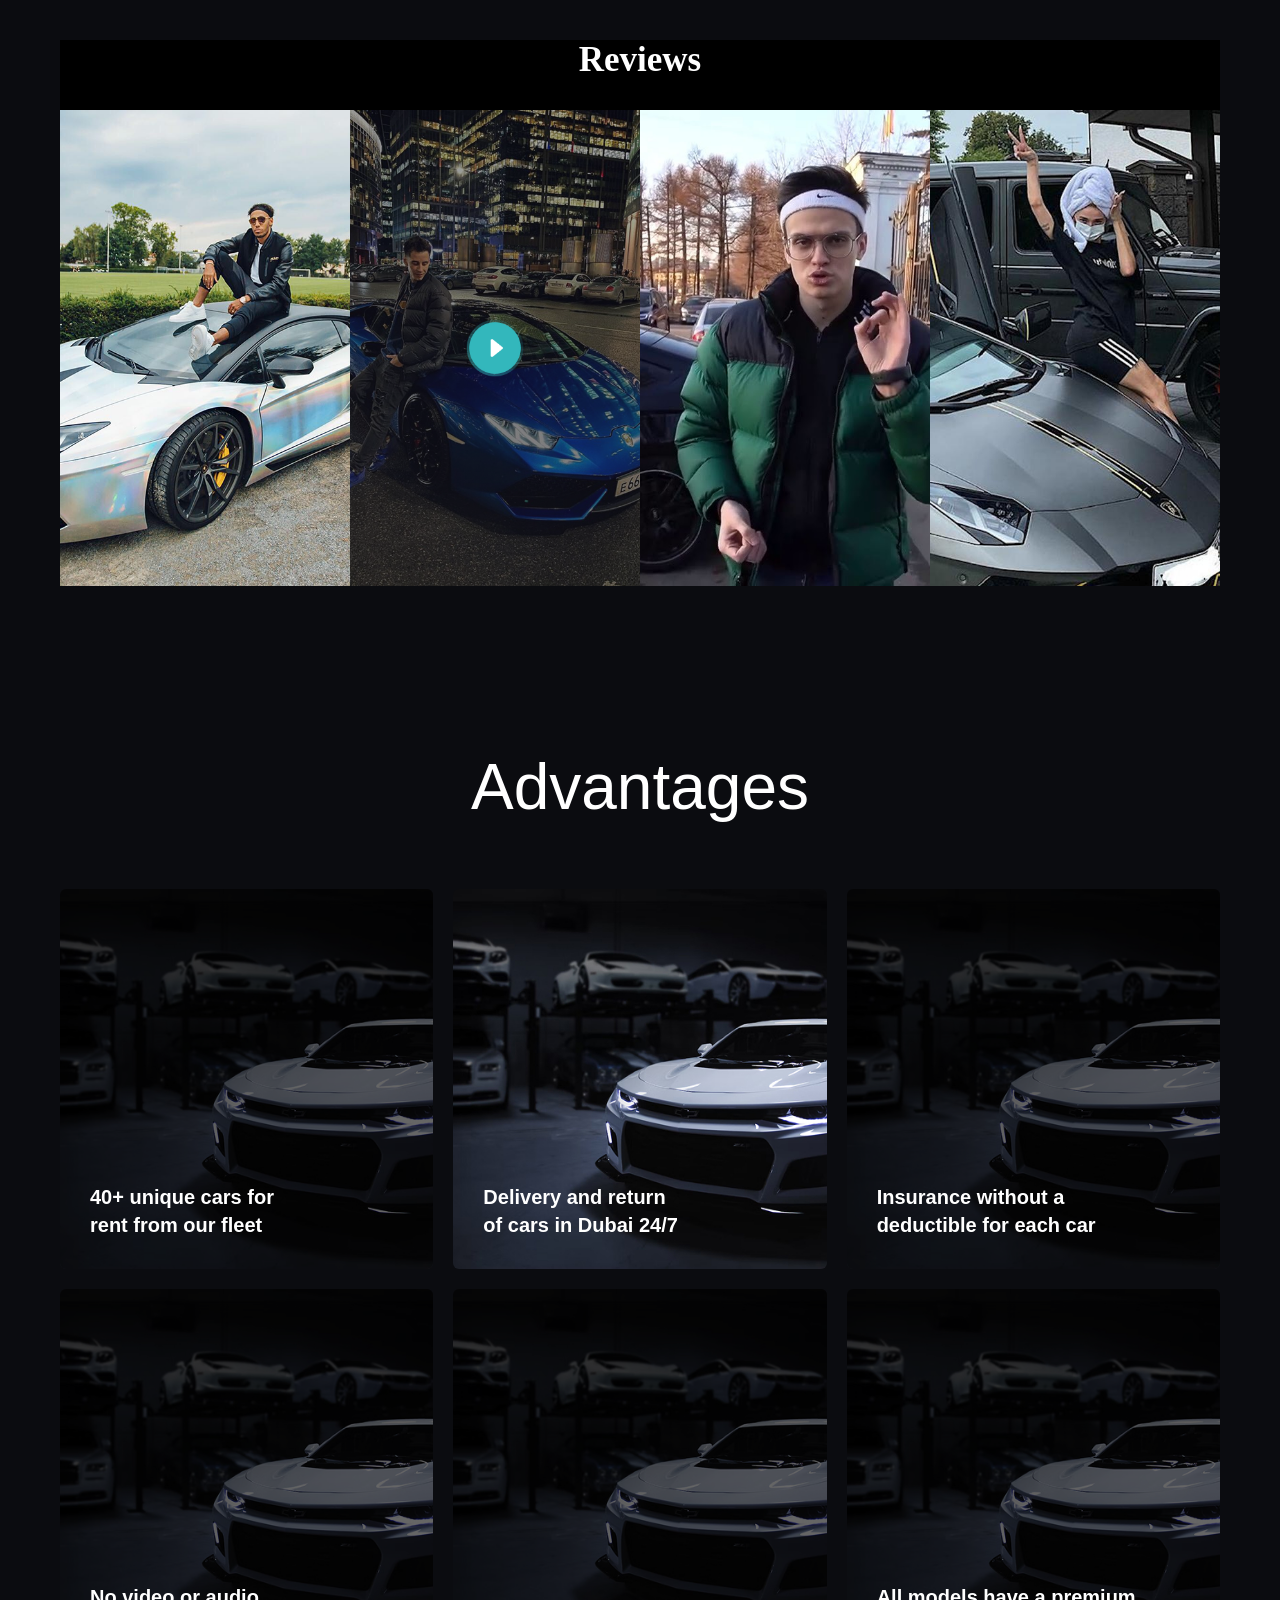
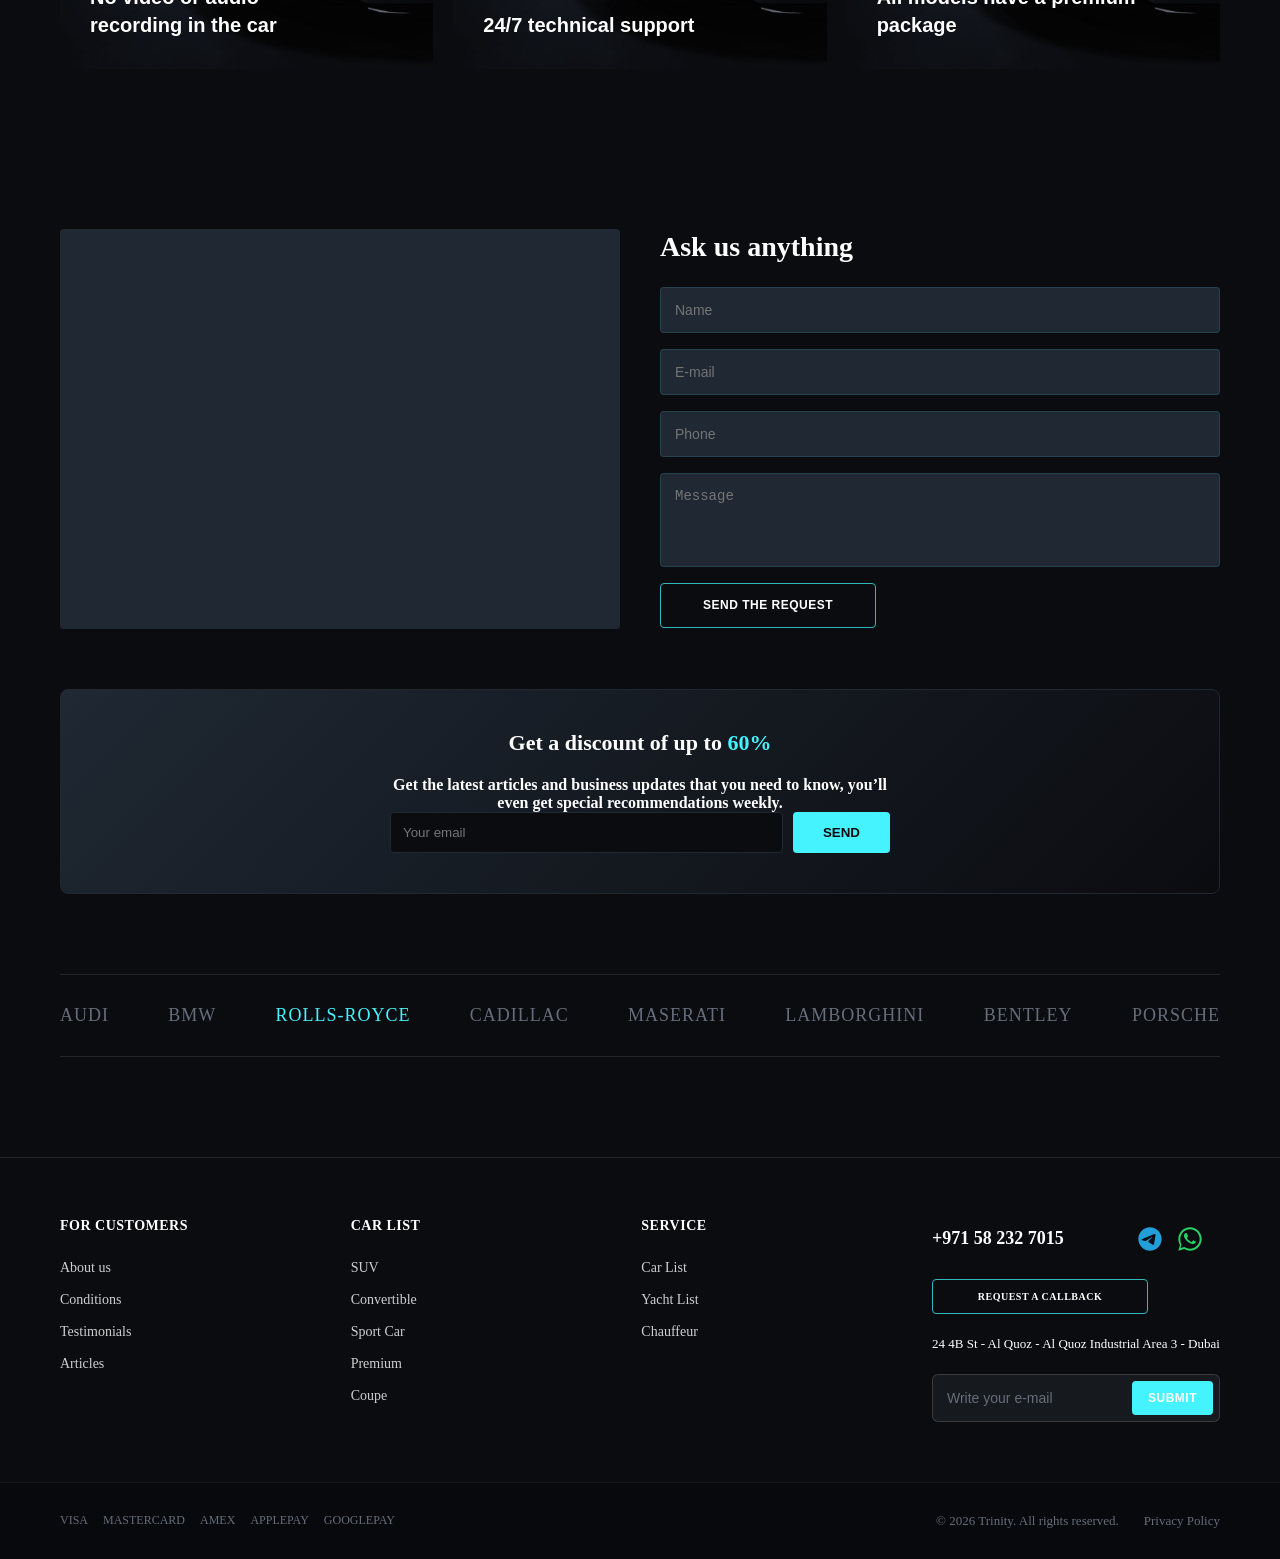
==== commit f21dd311: "Merge pull request #4 from kanimet085/footer-fixed-adapt-contact Footer fixed adapt contact" ====
--- a/index.html
+++ b/index.html
@@ -5,68 +5,18 @@
     <meta name="viewport" content="width=device-width, initial-scale=1.0">
     <title>Trinity</title>
     <link rel="stylesheet" href="./styles/index.css">
+    <link rel="stylesheet" href="./styles/fonts.css">
 </head>
 <body>
      <header id="header" class="head">
 
     </header>
     <main>
-        <section class="m-popular">
-            <div class="container">
-                <div class="m-popular__content">
-
-                    <div class="m-popular__car" style="background-image: url(./accets/media/images/m-popular__car.webp);">
-                        <p class="m-popular__car-title">Rent Lamborghini <br> Huracan STO</p>
-                        <p class="m-popular__car-price">Rent is from aed <br> <span class="car-price__big">2 400$</span> <br> per day</p>
-                    </div>
-
-                    <div class="m-popular__list">
-                        <h2 class="m-popular__h2">Most Popular</h2>
-                        <input type="text" class="m-popular__search" placeholder="Car search">
-                        
-                        <div class="m-popular__car-selector">
-                            <div class="rail"></div>
-                            <div class="rail-button rail-button--top">
-                                <span class="arrow"></span>
-                            </div>
-                            <div class="rail-button rail-button--bottom">
-                                <span class="arrow"></span>
-                            </div>
-
-                            <div class="car car--audi">
-                                <p class="car__brand">Audi</p>
-                                <p class="car__model">Huracan EVO Spyder RS6</p>
-                            </div>
-                            <div class="car car--urus">
-                                <p class="car__brand">Lamborghini</p>
-                                <p class="car__model">Urus</p>
-                            </div>
-                            <span class="active-dot"></span>
-                            <span class="connector-diagonal"></span>
-                            <span class="connector-horizontal"></span>
-                            
-                            <div class="car car--active">
-                                <p class="car__brand">Lamborghini</p>
-                                <p class="car__model">Huracan EVO Spyder</p>
-                            </div>
-                            <div class="car car--ferrari">
-                                <p class="car__brand">Ferrari</p>
-                                <p class="car__model">Roma</p>
-                            </div>
-                            <div class="car car--range">
-                                <p class="car__brand">Range Rover</p>
-                                <p class="car__model">Autobiography New 2022</p>
-                            </div>
-                        </div>
-                    </div>
-                </div>
-            </div>
-        </section>
-
+        <div class="main-wrapper">
         <section class="reviews" style="background: black;">
             <div class="container">
                 <div class="rev__content">
-                    <h2 class="rev__h2" style="font-size: 64px; color: white; text-align:center; margin-bottom: 50px;">
+                    <h2 class="rev__h2" style="font-size: 35px; color: white; text-align:center; margin-bottom: 30px;">
                     Reviews </h2>
                 </div>
                 <div class="rev__cards" style="display: grid; grid-template-columns: repeat(4, 1fr);">
@@ -112,10 +62,137 @@
                 </div>
             </div>
         </section>
+         <section class="contact-section">
+      <div class="map-container">
+  <iframe 
+    src="https://google.com" 
+    allowfullscreen="" 
+    loading="lazy" 
+    referrerpolicy="no-referrer-when-downgrade">
+  </iframe>
+</div>
+      
+      <div class="form-container">
+        <h2 class="form-title">Ask us anything</h2>
+        <form class="feedback-form">
+          <input type="text" placeholder="Name" required>
+          <input type="email" placeholder="E-mail" required>
+          <input type="tel" placeholder="Phone" required>
+          <textarea rows="4" placeholder="Message" required></textarea>
+          <button type="submit" class="submit-btn">SEND THE REQUEST</button>
+        </form>
+      </div>
+    </section>
+
+   <section class="discount-section">
+      <div class="discount-inner">
+        <h3 class="discount-title">Get a discount of up to <span class="cyan-text">60%</span></h3>
+        <h4>Get the latest articles and business updates that you need to know, you’ll even get special recommendations weekly.</h4>
+        <form class="discount-form">
+          <input type="email" placeholder="Your email" required>
+          <button type="submit" class="discount-btn">SEND</button>
+        </form>
+      </div>
+    </section>
+
+    <section class="brands-section">
+      <div class="brands-container">
+        <span class="brand-item">Audi</span>
+        <span class="brand-item">BMW</span>
+        <span class="brand-item active-brand">Rolls-Royce</span>
+        <span class="brand-item">Cadillac</span>
+        <span class="brand-item">Maserati</span>
+        <span class="brand-item">Lamborghini</span>
+        <span class="brand-item">Bentley</span>
+        <span class="brand-item">Porsche</span>
+      </div>
+    </section>
+    </div>
+    </div>
     </main>
-    <footer id="footer" class="footer">
+ <footer class="main-footer">
+    <div class="footer-inner">
+      <div class="footer-column">
+        <h4>For Customers</h4>
+        <ul>
+          <li><a href="#">About us</a></li>
+          <li><a href="#">Conditions</a></li>
+          <li><a href="#">Testimonials</a></li>
+          <li><a href="#">Articles</a></li>
+        </ul>
+      </div>
+      
+      <div class="footer-column">
+        <h4>Car List</h4>
+        <ul>
+          <li><a href="#">SUV</a></li>
+          <li><a href="#">Convertible</a></li>
+          <li><a href="#">Sport Car</a></li>
+          <li><a href="#">Premium</a></li>
+          <li><a href="#">Coupe</a></li>
+        </ul>
+      </div>
 
-    </footer>
+     <div class="footer-column">
+        <h4>Service</h4>
+        <ul>
+          <li><a href="#">Car List</a></li>
+          <li><a href="#">Yacht List</a></li>
+          <li><a href="#">Chauffeur</a></li>
+        </ul>
+      </div>
+
+      <div class="footer-column contacts-column">
+        <div class="phone-block">
+          <a href="tel:+971582327015" class="phone-link">+971 58 232 7015</a>
+          <div class="social-icons">
+  <!-- Ссылка на Telegram (Слева) -->
+  <a href="https://t.me" target="_blank" class="social-icon-link tg-icon" aria-label="Telegram">
+    <svg viewBox="0 0 24 24" fill="none" xmlns="http://w3.org">
+      <path d="M12 2C6.48 2 2 6.48 2 12s4.48 10 10 10 10-4.48 10-10S17.52 2 12 2zm4.64 6.8c-.15 1.58-.8 5.42-1.13 7.19-.14.75-.42 1-.68 1.03-.58.05-1.02-.38-1.58-.75-.88-.58-1.38-.94-2.23-1.5-1-.65-.35-1 .22-1.62.15-.15 2.7-2.48 2.76-2.7.01-.03.01-.14-.06-.2-.07-.06-.17-.04-.24-.02-.1.02-1.66 1.05-4.68 3.08-.44.3-.84.45-1.2.44-.4-.01-1.17-.23-1.74-.41-.7-.23-1.26-.35-1.21-.74.03-.2.3-.41.82-.62 3.2-1.39 5.34-2.31 6.42-2.75 3.07-1.25 3.7-1.47 4.12-1.48.09 0 .3.02.43.13.11.09.14.22.15.31 0 .05.01.17 0 .22z" fill="currentColor"/>
+    </svg>
+  </a>
+
+  <!-- Ссылка на WhatsApp (Справа) -->
+  <a href="https://wa.me" target="_blank" class="social-icon-link wa-icon" aria-label="WhatsApp">
+    <svg viewBox="0 0 24 24" fill="none" xmlns="http://w3.org">
+      <path d="M12.004 2C6.48 2 2 6.48 2 12.004c0 1.848.504 3.576 1.38 5.076L2 22l5.076-1.332A9.945 9.945 0 0012.004 22c5.52 0 10-4.48 10-10S17.524 2 12.004 2zm0 18.288c-1.632 0-3.144-.432-4.464-1.188l-.324-.192-3.324.876.888-3.24-.216-.348A8.243 8.243 0 013.72 12c0-4.572 3.72-8.292 8.292-8.292 4.572 0 8.28 3.72 8.28 8.292s-3.708 8.288-8.288 8.288z" fill="currentColor"/>
+      <path d="M16.924 14.1c-.264-.132-1.572-.78-1.812-.864-.24-.084-.42-.132-.6.132-.18.264-.684.864-.84 1.044-.156.18-.312.204-.576.072a7.275 7.275 0 01-2.136-1.32 8.04 8.04 0 01-1.476-1.836c-.156-.264-.012-.408.12-.54.12-.12.264-.312.396-.468.132-.156.18-.264.264-.444.084-.18.048-.336-.024-.468-.072-.132-.6-1.452-.828-1.992-.216-.528-.444-.456-.6-.468-.132-.012-.3-.012-.468-.012a.91.91 0 00-.66.312c-.228.252-.864.84-.864 2.052 0 1.212.876 2.388.996 2.556.12.168 1.728 2.64 4.188 3.7.588.252 1.044.408 1.404.516.588.192 1.128.168 1.548.108.468-.072 1.572-.636 1.788-1.248.228-.612.228-1.14.156-1.248-.06-.12-.228-.18-.492-.312z" fill="currentColor"/>
+    </svg>
+  </a>
+</div>
+
+          
+        </div>
+        <button class="footer-request-btn">REQUEST A CALLBACK</button>
+        <p class="address">24 4B St - Al Quoz - Al Quoz Industrial Area 3 - Dubai</p>
+        
+        <!-- Обновленная форма: 4 грани, скругленные углы, кнопка SUBMIT -->
+        <form class="footer-callback-form">
+          <input type="email" placeholder="Write your e-mail" required>
+          <button type="submit" class="callback-submit-btn">SUBMIT</button>
+        </form>
+      </div>
+    </div>
+    </div>
+
+    <!-- НИЖНЯЯ ПАНЕЛЬ ФУТЕРА (ПЛАТЕЖНЫЕ СИСТЕМЫ И КОПИРАЙТ) -->
+    <div class="footer-bottom">
+      <div class="footer-bottom-inner">
+        <div class="payment-icons">
+          <span class="pay-icon">Visa</span>
+          <span class="pay-icon">Mastercard</span>
+          <span class="pay-icon">Amex</span>
+          <span class="pay-icon">ApplePay</span>
+          <span class="pay-icon">GooglePay</span>
+        </div>
+        <div class="footer-legal">
+          <p>© 2026 Trinity. All rights reserved.</p>
+          <a href="#">Privacy Policy</a>
+        </div>
+      </div>
+    </div>
+  </footer>
 
 </body>
 </html>
--- a/styles/fonts.css
+++ b/styles/fonts.css
@@ -0,0 +1,8 @@
+@font-face {
+    font-family: 'Stolzl';
+    src: url('./fonts/Stolzl-Regular.woff2') format('woff2'),
+         url('./fonts/Stolzl-Regular.woff') format('woff');
+    font-weight: 400;
+    font-style: normal;
+    font-display: swap;
+}
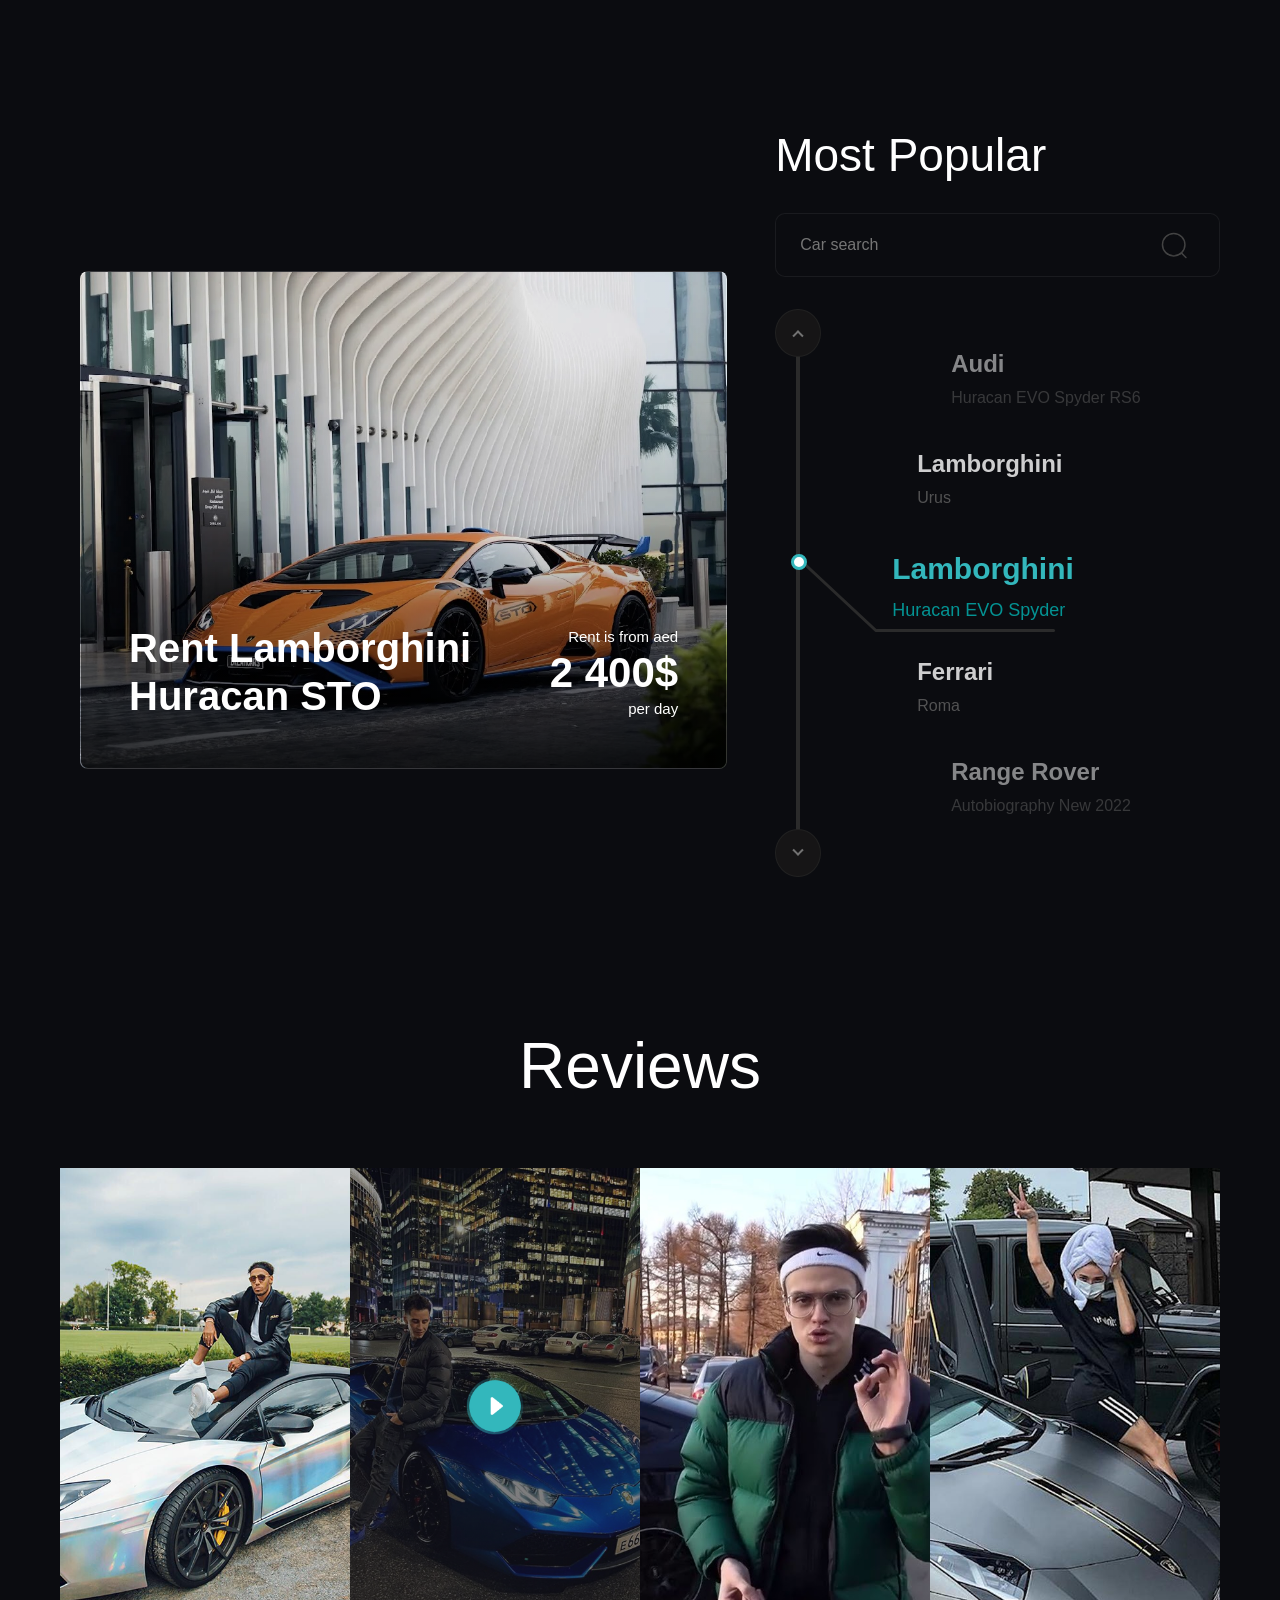
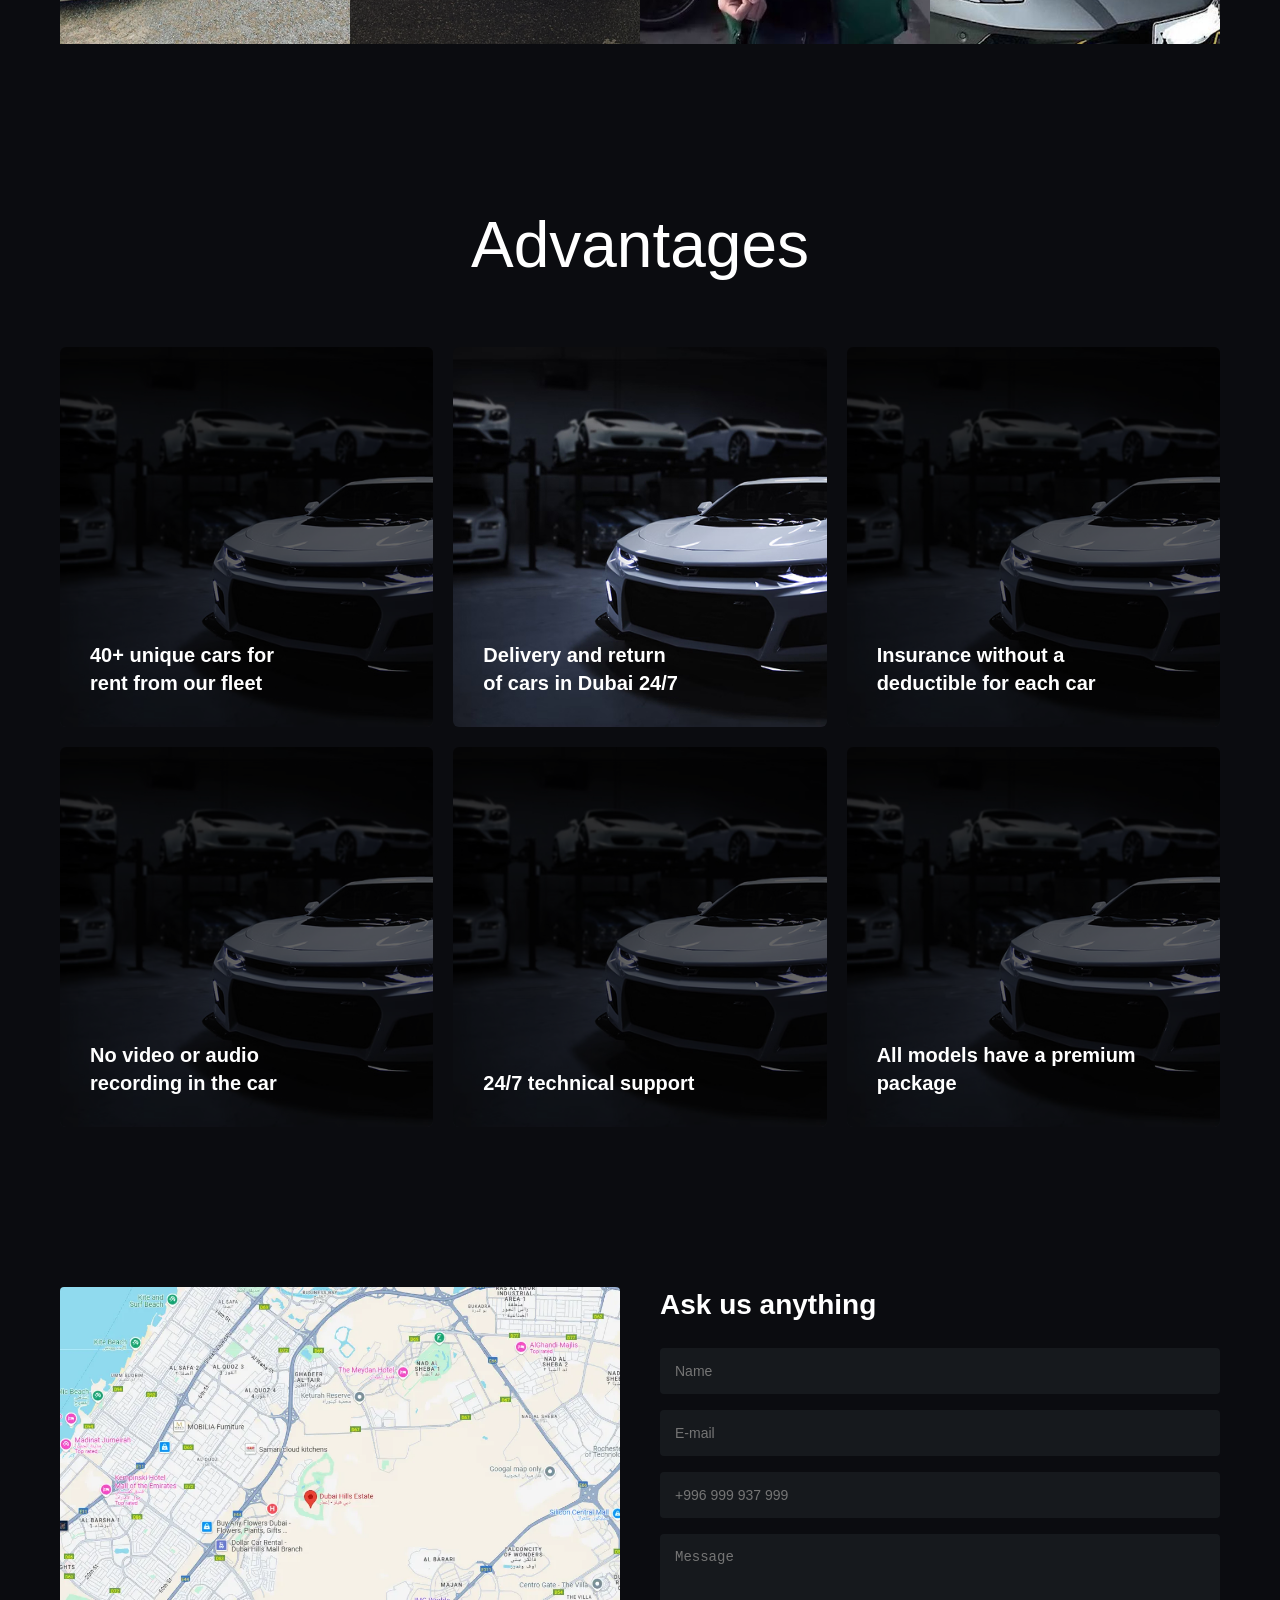
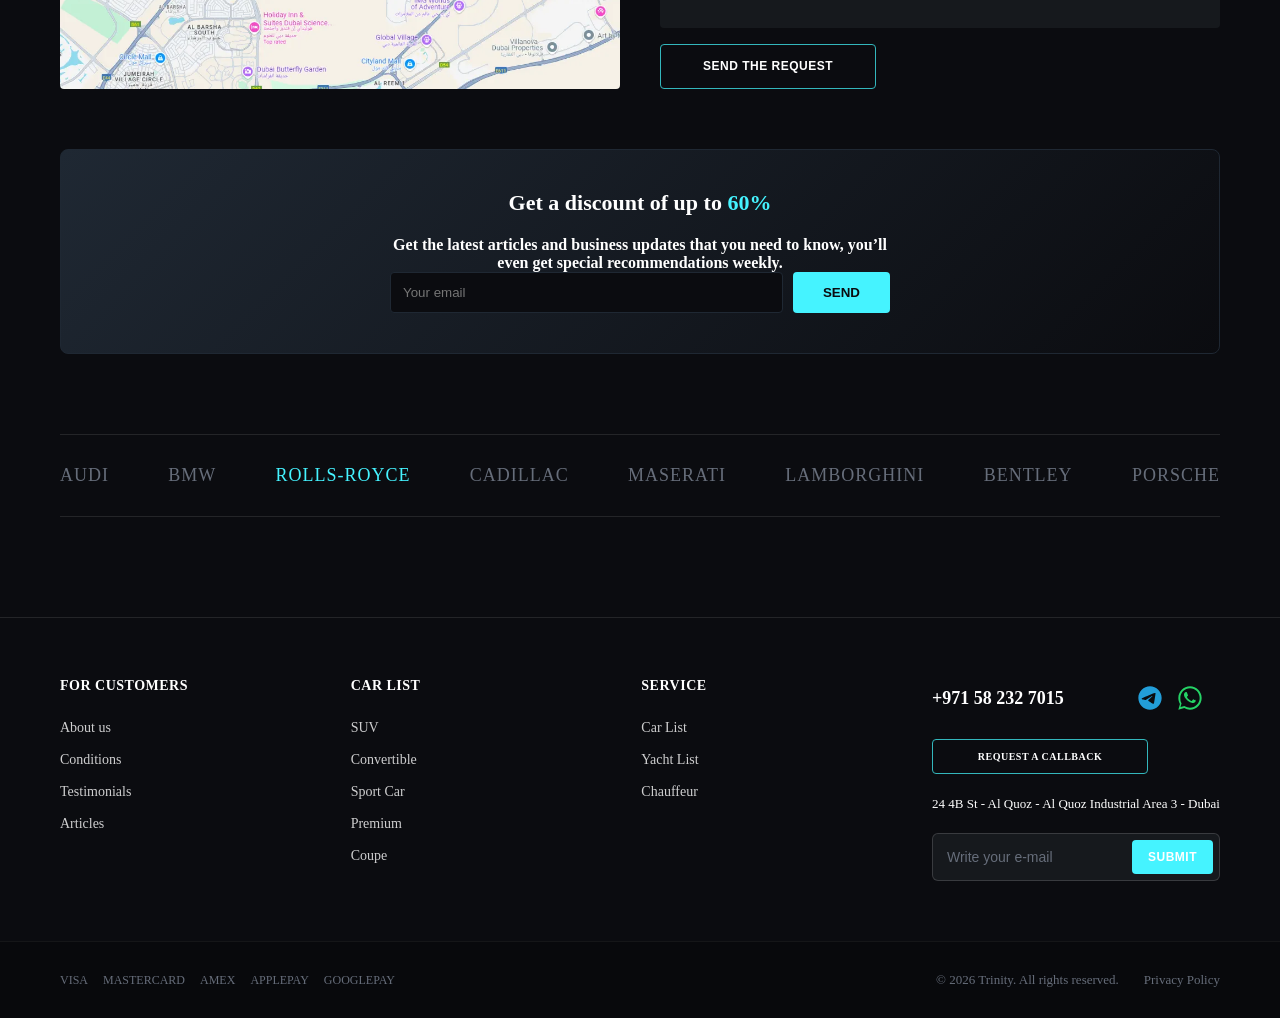
==== commit 5468c91e: "fixed" ====
--- a/index.html
+++ b/index.html
@@ -13,11 +13,61 @@
     </header>
     <main>
         <div class="main-wrapper">
-        <section class="reviews" style="background: black;">
+        <section class="m-popular">
+            <div class="container">
+                <div class="m-popular__content">
+
+                    <div class="m-popular__car" style="background-image: url(./accets/media/images/lamba.png);">
+                        <p class="m-popular__car-title">Rent Lamborghini <br> Huracan STO</p>
+                        <p class="m-popular__car-price">Rent is from aed <br> <span class="car-price__big">2 400$</span> <br> per day</p>
+                    </div>
+
+                    <div class="m-popular__list">
+                        <h2 class="m-popular__h2">Most Popular</h2>
+                        <input type="text" class="m-popular__search" placeholder="Car search">
+                        
+                        <div class="m-popular__car-selector">
+                            <div class="rail"></div>
+                            <div class="rail-button rail-button--top">
+                                <span class="arrow"></span>
+                            </div>
+                            <div class="rail-button rail-button--bottom">
+                                <span class="arrow"></span>
+                            </div>
+
+                            <div class="car car--audi">
+                                <p class="car__brand">Audi</p>
+                                <p class="car__model">Huracan EVO Spyder RS6</p>
+                            </div>
+                            <div class="car car--urus">
+                                <p class="car__brand">Lamborghini</p>
+                                <p class="car__model">Urus</p>
+                            </div>
+                            <span class="active-dot"></span>
+                            <span class="connector-diagonal"></span>
+                            <span class="connector-horizontal"></span>
+                            
+                            <div class="car car--active">
+                                <p class="car__brand">Lamborghini</p>
+                                <p class="car__model">Huracan EVO Spyder</p>
+                            </div>
+                            <div class="car car--ferrari">
+                                <p class="car__brand">Ferrari</p>
+                                <p class="car__model">Roma</p>
+                            </div>
+                            <div class="car car--range">
+                                <p class="car__brand">Range Rover</p>
+                                <p class="car__model">Autobiography New 2022</p>
+                            </div>
+                        </div>
+                    </div>
+                </div>
+            </div>
+        </section>
+        <section class="reviews">
             <div class="container">
                 <div class="rev__content">
-                    <h2 class="rev__h2" style="font-size: 35px; color: white; text-align:center; margin-bottom: 30px;">
-                    Reviews </h2>
+                    <h2 class="rev__h2">Reviews</h2>
                 </div>
                 <div class="rev__cards" style="display: grid; grid-template-columns: repeat(4, 1fr);">
                     <div style="height: 476px; overflow: hidden;">
@@ -62,14 +112,10 @@
                 </div>
             </div>
         </section>
+        
          <section class="contact-section">
       <div class="map-container">
-  <iframe 
-    src="https://google.com" 
-    allowfullscreen="" 
-    loading="lazy" 
-    referrerpolicy="no-referrer-when-downgrade">
-  </iframe>
+  <img src="./accets/media/images/maps.webp" alt="Map placeholder">
 </div>
       
       <div class="form-container">
@@ -77,7 +123,7 @@
         <form class="feedback-form">
           <input type="text" placeholder="Name" required>
           <input type="email" placeholder="E-mail" required>
-          <input type="tel" placeholder="Phone" required>
+          <input type="tel" placeholder="+996 999 937 999" required>
           <textarea rows="4" placeholder="Message" required></textarea>
           <button type="submit" class="submit-btn">SEND THE REQUEST</button>
         </form>
@@ -146,14 +192,12 @@
         <div class="phone-block">
           <a href="tel:+971582327015" class="phone-link">+971 58 232 7015</a>
           <div class="social-icons">
-  <!-- Ссылка на Telegram (Слева) -->
   <a href="https://t.me" target="_blank" class="social-icon-link tg-icon" aria-label="Telegram">
     <svg viewBox="0 0 24 24" fill="none" xmlns="http://w3.org">
       <path d="M12 2C6.48 2 2 6.48 2 12s4.48 10 10 10 10-4.48 10-10S17.52 2 12 2zm4.64 6.8c-.15 1.58-.8 5.42-1.13 7.19-.14.75-.42 1-.68 1.03-.58.05-1.02-.38-1.58-.75-.88-.58-1.38-.94-2.23-1.5-1-.65-.35-1 .22-1.62.15-.15 2.7-2.48 2.76-2.7.01-.03.01-.14-.06-.2-.07-.06-.17-.04-.24-.02-.1.02-1.66 1.05-4.68 3.08-.44.3-.84.45-1.2.44-.4-.01-1.17-.23-1.74-.41-.7-.23-1.26-.35-1.21-.74.03-.2.3-.41.82-.62 3.2-1.39 5.34-2.31 6.42-2.75 3.07-1.25 3.7-1.47 4.12-1.48.09 0 .3.02.43.13.11.09.14.22.15.31 0 .05.01.17 0 .22z" fill="currentColor"/>
     </svg>
   </a>
 
-  <!-- Ссылка на WhatsApp (Справа) -->
   <a href="https://wa.me" target="_blank" class="social-icon-link wa-icon" aria-label="WhatsApp">
     <svg viewBox="0 0 24 24" fill="none" xmlns="http://w3.org">
       <path d="M12.004 2C6.48 2 2 6.48 2 12.004c0 1.848.504 3.576 1.38 5.076L2 22l5.076-1.332A9.945 9.945 0 0012.004 22c5.52 0 10-4.48 10-10S17.524 2 12.004 2zm0 18.288c-1.632 0-3.144-.432-4.464-1.188l-.324-.192-3.324.876.888-3.24-.216-.348A8.243 8.243 0 013.72 12c0-4.572 3.72-8.292 8.292-8.292 4.572 0 8.28 3.72 8.28 8.292s-3.708 8.288-8.288 8.288z" fill="currentColor"/>
@@ -167,7 +211,6 @@
         <button class="footer-request-btn">REQUEST A CALLBACK</button>
         <p class="address">24 4B St - Al Quoz - Al Quoz Industrial Area 3 - Dubai</p>
         
-        <!-- Обновленная форма: 4 грани, скругленные углы, кнопка SUBMIT -->
         <form class="footer-callback-form">
           <input type="email" placeholder="Write your e-mail" required>
           <button type="submit" class="callback-submit-btn">SUBMIT</button>
